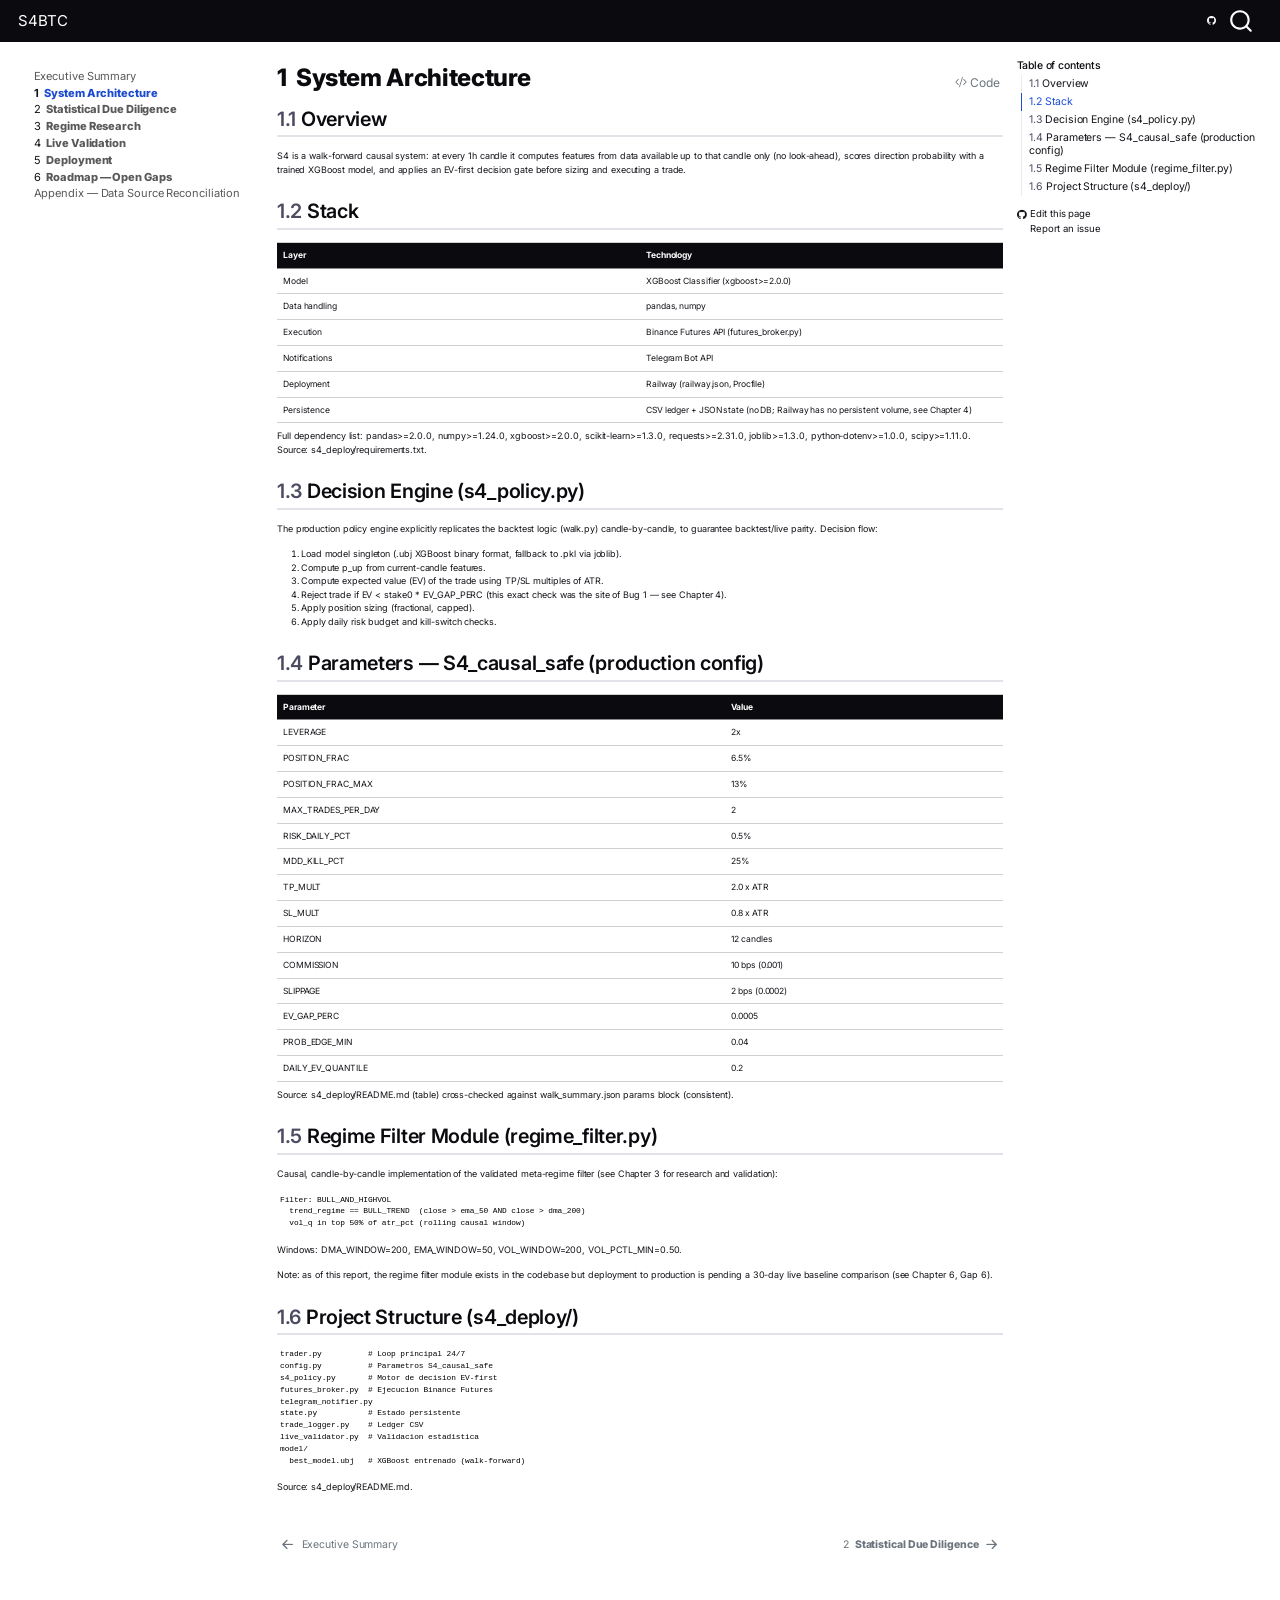
==== 01-architecture.html @ bd2e4137 "deploy: 813be40b8059e3c67253fb970d10be64ef999b12" ====
<!DOCTYPE html>
<html xmlns="http://www.w3.org/1999/xhtml" lang="en" xml:lang="en"><head>

<meta charset="utf-8">
<meta name="generator" content="quarto-1.6.39">

<meta name="viewport" content="width=device-width, initial-scale=1.0, user-scalable=yes">


<title>1&nbsp; System Architecture – S4BTC</title>
<style>
code{white-space: pre-wrap;}
span.smallcaps{font-variant: small-caps;}
div.columns{display: flex; gap: min(4vw, 1.5em);}
div.column{flex: auto; overflow-x: auto;}
div.hanging-indent{margin-left: 1.5em; text-indent: -1.5em;}
ul.task-list{list-style: none;}
ul.task-list li input[type="checkbox"] {
  width: 0.8em;
  margin: 0 0.8em 0.2em -1em; /* quarto-specific, see https://github.com/quarto-dev/quarto-cli/issues/4556 */ 
  vertical-align: middle;
}
/* CSS for syntax highlighting */
pre > code.sourceCode { white-space: pre; position: relative; }
pre > code.sourceCode > span { line-height: 1.25; }
pre > code.sourceCode > span:empty { height: 1.2em; }
.sourceCode { overflow: visible; }
code.sourceCode > span { color: inherit; text-decoration: inherit; }
div.sourceCode { margin: 1em 0; }
pre.sourceCode { margin: 0; }
@media screen {
div.sourceCode { overflow: auto; }
}
@media print {
pre > code.sourceCode { white-space: pre-wrap; }
pre > code.sourceCode > span { display: inline-block; text-indent: -5em; padding-left: 5em; }
}
pre.numberSource code
  { counter-reset: source-line 0; }
pre.numberSource code > span
  { position: relative; left: -4em; counter-increment: source-line; }
pre.numberSource code > span > a:first-child::before
  { content: counter(source-line);
    position: relative; left: -1em; text-align: right; vertical-align: baseline;
    border: none; display: inline-block;
    -webkit-touch-callout: none; -webkit-user-select: none;
    -khtml-user-select: none; -moz-user-select: none;
    -ms-user-select: none; user-select: none;
    padding: 0 4px; width: 4em;
  }
pre.numberSource { margin-left: 3em;  padding-left: 4px; }
div.sourceCode
  {   }
@media screen {
pre > code.sourceCode > span > a:first-child::before { text-decoration: underline; }
}
</style>


<script src="site_libs/quarto-nav/quarto-nav.js"></script>
<script src="site_libs/quarto-nav/headroom.min.js"></script>
<script src="site_libs/clipboard/clipboard.min.js"></script>
<script src="site_libs/quarto-search/autocomplete.umd.js"></script>
<script src="site_libs/quarto-search/fuse.min.js"></script>
<script src="site_libs/quarto-search/quarto-search.js"></script>
<meta name="quarto:offset" content="./">
<link href="./02-statistical-due-diligence.html" rel="next">
<link href="./index.html" rel="prev">
<script src="site_libs/quarto-html/quarto.js"></script>
<script src="site_libs/quarto-html/popper.min.js"></script>
<script src="site_libs/quarto-html/tippy.umd.min.js"></script>
<script src="site_libs/quarto-html/anchor.min.js"></script>
<link href="site_libs/quarto-html/tippy.css" rel="stylesheet">
<link href="site_libs/quarto-html/quarto-syntax-highlighting-0626ff4d7a71b55c8707dcae1d04a9b6.css" rel="stylesheet" id="quarto-text-highlighting-styles">
<script src="site_libs/bootstrap/bootstrap.min.js"></script>
<link href="site_libs/bootstrap/bootstrap-icons.css" rel="stylesheet">
<link href="site_libs/bootstrap/bootstrap-b8535ecb6695c2eb53c15cca3b29ff1f.min.css" rel="stylesheet" append-hash="true" id="quarto-bootstrap" data-mode="light">
<script id="quarto-search-options" type="application/json">{
  "location": "navbar",
  "copy-button": false,
  "collapse-after": 3,
  "panel-placement": "end",
  "type": "overlay",
  "limit": 50,
  "keyboard-shortcut": [
    "f",
    "/",
    "s"
  ],
  "show-item-context": false,
  "language": {
    "search-no-results-text": "No results",
    "search-matching-documents-text": "matching documents",
    "search-copy-link-title": "Copy link to search",
    "search-hide-matches-text": "Hide additional matches",
    "search-more-match-text": "more match in this document",
    "search-more-matches-text": "more matches in this document",
    "search-clear-button-title": "Clear",
    "search-text-placeholder": "",
    "search-detached-cancel-button-title": "Cancel",
    "search-submit-button-title": "Submit",
    "search-label": "Search"
  }
}</script>
<style>html{ scroll-behavior: smooth; }</style>


</head>

<body class="nav-sidebar floating nav-fixed">

<div id="quarto-search-results"></div>
  <header id="quarto-header" class="headroom fixed-top">
    <nav class="navbar navbar-expand-lg " data-bs-theme="dark">
      <div class="navbar-container container-fluid">
      <div class="navbar-brand-container mx-auto">
    <a class="navbar-brand" href="./index.html">
    <span class="navbar-title">S4BTC</span>
    </a>
  </div>
        <div class="quarto-navbar-tools tools-end">
    <a href="https://github.com/erictvillarreal/RoboTrader812" title="Source Code" class="quarto-navigation-tool px-1" aria-label="Source Code"><i class="bi bi-github"></i></a>
</div>
          <div id="quarto-search" class="" title="Search"></div>
      </div> <!-- /container-fluid -->
    </nav>
  <nav class="quarto-secondary-nav">
    <div class="container-fluid d-flex">
      <button type="button" class="quarto-btn-toggle btn" data-bs-toggle="collapse" role="button" data-bs-target=".quarto-sidebar-collapse-item" aria-controls="quarto-sidebar" aria-expanded="false" aria-label="Toggle sidebar navigation" onclick="if (window.quartoToggleHeadroom) { window.quartoToggleHeadroom(); }">
        <i class="bi bi-layout-text-sidebar-reverse"></i>
      </button>
        <nav class="quarto-page-breadcrumbs" aria-label="breadcrumb"><ol class="breadcrumb"><li class="breadcrumb-item"><a href="./01-architecture.html"><span class="chapter-number">1</span>&nbsp; <span class="chapter-title">System Architecture</span></a></li></ol></nav>
        <a class="flex-grow-1" role="navigation" data-bs-toggle="collapse" data-bs-target=".quarto-sidebar-collapse-item" aria-controls="quarto-sidebar" aria-expanded="false" aria-label="Toggle sidebar navigation" onclick="if (window.quartoToggleHeadroom) { window.quartoToggleHeadroom(); }">      
        </a>
    </div>
  </nav>
</header>
<!-- content -->
<div id="quarto-content" class="quarto-container page-columns page-rows-contents page-layout-article page-navbar">
<!-- sidebar -->
  <nav id="quarto-sidebar" class="sidebar collapse collapse-horizontal quarto-sidebar-collapse-item sidebar-navigation floating overflow-auto">
    <div class="sidebar-menu-container"> 
    <ul class="list-unstyled mt-1">
        <li class="sidebar-item">
  <div class="sidebar-item-container"> 
  <a href="./index.html" class="sidebar-item-text sidebar-link">
 <span class="menu-text">Executive Summary</span></a>
  </div>
</li>
        <li class="sidebar-item">
  <div class="sidebar-item-container"> 
  <a href="./01-architecture.html" class="sidebar-item-text sidebar-link active">
 <span class="menu-text"><span class="chapter-number">1</span>&nbsp; <span class="chapter-title">System Architecture</span></span></a>
  </div>
</li>
        <li class="sidebar-item">
  <div class="sidebar-item-container"> 
  <a href="./02-statistical-due-diligence.html" class="sidebar-item-text sidebar-link">
 <span class="menu-text"><span class="chapter-number">2</span>&nbsp; <span class="chapter-title">Statistical Due Diligence</span></span></a>
  </div>
</li>
        <li class="sidebar-item">
  <div class="sidebar-item-container"> 
  <a href="./03-regime-research.html" class="sidebar-item-text sidebar-link">
 <span class="menu-text"><span class="chapter-number">3</span>&nbsp; <span class="chapter-title">Regime Research</span></span></a>
  </div>
</li>
        <li class="sidebar-item">
  <div class="sidebar-item-container"> 
  <a href="./04-live-validation.html" class="sidebar-item-text sidebar-link">
 <span class="menu-text"><span class="chapter-number">4</span>&nbsp; <span class="chapter-title">Live Validation</span></span></a>
  </div>
</li>
        <li class="sidebar-item">
  <div class="sidebar-item-container"> 
  <a href="./05-deployment.html" class="sidebar-item-text sidebar-link">
 <span class="menu-text"><span class="chapter-number">5</span>&nbsp; <span class="chapter-title">Deployment</span></span></a>
  </div>
</li>
        <li class="sidebar-item">
  <div class="sidebar-item-container"> 
  <a href="./06-roadmap.html" class="sidebar-item-text sidebar-link">
 <span class="menu-text"><span class="chapter-number">6</span>&nbsp; <span class="chapter-title">Roadmap — Open Gaps</span></span></a>
  </div>
</li>
        <li class="sidebar-item">
  <div class="sidebar-item-container"> 
  <a href="./99-appendix-data-sources.html" class="sidebar-item-text sidebar-link">
 <span class="menu-text">Appendix — Data Source Reconciliation</span></a>
  </div>
</li>
    </ul>
    </div>
</nav>
<div id="quarto-sidebar-glass" class="quarto-sidebar-collapse-item" data-bs-toggle="collapse" data-bs-target=".quarto-sidebar-collapse-item"></div>
<!-- margin-sidebar -->
    <div id="quarto-margin-sidebar" class="sidebar margin-sidebar">
        <nav id="TOC" role="doc-toc" class="toc-active">
    <h2 id="toc-title">Table of contents</h2>
   
  <ul>
  <li><a href="#overview" id="toc-overview" class="nav-link active" data-scroll-target="#overview"><span class="header-section-number">1.1</span> Overview</a></li>
  <li><a href="#stack" id="toc-stack" class="nav-link" data-scroll-target="#stack"><span class="header-section-number">1.2</span> Stack</a></li>
  <li><a href="#decision-engine-s4_policy.py" id="toc-decision-engine-s4_policy.py" class="nav-link" data-scroll-target="#decision-engine-s4_policy.py"><span class="header-section-number">1.3</span> Decision Engine (s4_policy.py)</a></li>
  <li><a href="#parameters-s4_causal_safe-production-config" id="toc-parameters-s4_causal_safe-production-config" class="nav-link" data-scroll-target="#parameters-s4_causal_safe-production-config"><span class="header-section-number">1.4</span> Parameters — S4_causal_safe (production config)</a></li>
  <li><a href="#regime-filter-module-regime_filter.py" id="toc-regime-filter-module-regime_filter.py" class="nav-link" data-scroll-target="#regime-filter-module-regime_filter.py"><span class="header-section-number">1.5</span> Regime Filter Module (regime_filter.py)</a></li>
  <li><a href="#project-structure-s4_deploy" id="toc-project-structure-s4_deploy" class="nav-link" data-scroll-target="#project-structure-s4_deploy"><span class="header-section-number">1.6</span> Project Structure (s4_deploy/)</a></li>
  </ul>
<div class="toc-actions"><ul><li><a href="https://github.com/erictvillarreal/RoboTrader812/edit/main/01-architecture.qmd" class="toc-action"><i class="bi bi-github"></i>Edit this page</a></li><li><a href="https://github.com/erictvillarreal/RoboTrader812/issues/new" class="toc-action"><i class="bi empty"></i>Report an issue</a></li></ul></div></nav>
    </div>
<!-- main -->
<main class="content" id="quarto-document-content">

<header id="title-block-header" class="quarto-title-block default">
<div class="quarto-title">
<div class="quarto-title-block"><div><h1 class="title"><span class="chapter-number">1</span>&nbsp; <span class="chapter-title">System Architecture</span></h1><button type="button" class="btn code-tools-button" id="quarto-code-tools-source"><i class="bi"></i> Code</button></div></div>
</div>



<div class="quarto-title-meta">

    
  
    
  </div>
  


</header>


<section id="overview" class="level2" data-number="1.1">
<h2 data-number="1.1" class="anchored" data-anchor-id="overview"><span class="header-section-number">1.1</span> Overview</h2>
<p>S4 is a walk-forward causal system: at every 1h candle it computes features from data available up to that candle only (no look-ahead), scores direction probability with a trained XGBoost model, and applies an EV-first decision gate before sizing and executing a trade.</p>
</section>
<section id="stack" class="level2" data-number="1.2">
<h2 data-number="1.2" class="anchored" data-anchor-id="stack"><span class="header-section-number">1.2</span> Stack</h2>
<table class="caption-top table">
<colgroup>
<col style="width: 50%">
<col style="width: 50%">
</colgroup>
<thead>
<tr class="header">
<th>Layer</th>
<th>Technology</th>
</tr>
</thead>
<tbody>
<tr class="odd">
<td>Model</td>
<td>XGBoost Classifier (xgboost&gt;=2.0.0)</td>
</tr>
<tr class="even">
<td>Data handling</td>
<td>pandas, numpy</td>
</tr>
<tr class="odd">
<td>Execution</td>
<td>Binance Futures API (futures_broker.py)</td>
</tr>
<tr class="even">
<td>Notifications</td>
<td>Telegram Bot API</td>
</tr>
<tr class="odd">
<td>Deployment</td>
<td>Railway (railway.json, Procfile)</td>
</tr>
<tr class="even">
<td>Persistence</td>
<td>CSV ledger + JSON state (no DB; Railway has no persistent volume, see Chapter 4)</td>
</tr>
</tbody>
</table>
<p>Full dependency list: pandas&gt;=2.0.0, numpy&gt;=1.24.0, xgboost&gt;=2.0.0, scikit-learn&gt;=1.3.0, requests&gt;=2.31.0, joblib&gt;=1.3.0, python-dotenv&gt;=1.0.0, scipy&gt;=1.11.0. Source: s4_deploy/requirements.txt.</p>
</section>
<section id="decision-engine-s4_policy.py" class="level2" data-number="1.3">
<h2 data-number="1.3" class="anchored" data-anchor-id="decision-engine-s4_policy.py"><span class="header-section-number">1.3</span> Decision Engine (s4_policy.py)</h2>
<p>The production policy engine explicitly replicates the backtest logic (walk.py) candle-by-candle, to guarantee backtest/live parity. Decision flow:</p>
<ol type="1">
<li>Load model singleton (.ubj XGBoost binary format, fallback to .pkl via joblib).</li>
<li>Compute p_up from current-candle features.</li>
<li>Compute expected value (EV) of the trade using TP/SL multiples of ATR.</li>
<li>Reject trade if EV &lt; stake0 * EV_GAP_PERC (this exact check was the site of Bug 1 — see Chapter 4).</li>
<li>Apply position sizing (fractional, capped).</li>
<li>Apply daily risk budget and kill-switch checks.</li>
</ol>
</section>
<section id="parameters-s4_causal_safe-production-config" class="level2" data-number="1.4">
<h2 data-number="1.4" class="anchored" data-anchor-id="parameters-s4_causal_safe-production-config"><span class="header-section-number">1.4</span> Parameters — S4_causal_safe (production config)</h2>
<table class="caption-top table">
<thead>
<tr class="header">
<th>Parameter</th>
<th>Value</th>
</tr>
</thead>
<tbody>
<tr class="odd">
<td>LEVERAGE</td>
<td>2x</td>
</tr>
<tr class="even">
<td>POSITION_FRAC</td>
<td>6.5%</td>
</tr>
<tr class="odd">
<td>POSITION_FRAC_MAX</td>
<td>13%</td>
</tr>
<tr class="even">
<td>MAX_TRADES_PER_DAY</td>
<td>2</td>
</tr>
<tr class="odd">
<td>RISK_DAILY_PCT</td>
<td>0.5%</td>
</tr>
<tr class="even">
<td>MDD_KILL_PCT</td>
<td>25%</td>
</tr>
<tr class="odd">
<td>TP_MULT</td>
<td>2.0 x ATR</td>
</tr>
<tr class="even">
<td>SL_MULT</td>
<td>0.8 x ATR</td>
</tr>
<tr class="odd">
<td>HORIZON</td>
<td>12 candles</td>
</tr>
<tr class="even">
<td>COMMISSION</td>
<td>10 bps (0.001)</td>
</tr>
<tr class="odd">
<td>SLIPPAGE</td>
<td>2 bps (0.0002)</td>
</tr>
<tr class="even">
<td>EV_GAP_PERC</td>
<td>0.0005</td>
</tr>
<tr class="odd">
<td>PROB_EDGE_MIN</td>
<td>0.04</td>
</tr>
<tr class="even">
<td>DAILY_EV_QUANTILE</td>
<td>0.2</td>
</tr>
</tbody>
</table>
<p>Source: s4_deploy/README.md (table) cross-checked against walk_summary.json params block (consistent).</p>
</section>
<section id="regime-filter-module-regime_filter.py" class="level2" data-number="1.5">
<h2 data-number="1.5" class="anchored" data-anchor-id="regime-filter-module-regime_filter.py"><span class="header-section-number">1.5</span> Regime Filter Module (regime_filter.py)</h2>
<p>Causal, candle-by-candle implementation of the validated meta-regime filter (see Chapter 3 for research and validation):</p>
<pre><code>Filter: BULL_AND_HIGHVOL
  trend_regime == BULL_TREND  (close &gt; ema_50 AND close &gt; dma_200)
  vol_q in top 50% of atr_pct (rolling causal window)</code></pre>
<p>Windows: DMA_WINDOW=200, EMA_WINDOW=50, VOL_WINDOW=200, VOL_PCTL_MIN=0.50.</p>
<p>Note: as of this report, the regime filter module exists in the codebase but deployment to production is pending a 30-day live baseline comparison (see Chapter 6, Gap 6).</p>
</section>
<section id="project-structure-s4_deploy" class="level2" data-number="1.6">
<h2 data-number="1.6" class="anchored" data-anchor-id="project-structure-s4_deploy"><span class="header-section-number">1.6</span> Project Structure (s4_deploy/)</h2>
<pre><code>trader.py          # Loop principal 24/7
config.py          # Parametros S4_causal_safe
s4_policy.py       # Motor de decision EV-first
futures_broker.py  # Ejecucion Binance Futures
telegram_notifier.py
state.py           # Estado persistente
trade_logger.py    # Ledger CSV
live_validator.py  # Validacion estadistica
model/
  best_model.ubj   # XGBoost entrenado (walk-forward)</code></pre>
<p>Source: s4_deploy/README.md.</p>


<!-- -->

</section>

</main> <!-- /main -->
<script id="quarto-html-after-body" type="application/javascript">
window.document.addEventListener("DOMContentLoaded", function (event) {
  const toggleBodyColorMode = (bsSheetEl) => {
    const mode = bsSheetEl.getAttribute("data-mode");
    const bodyEl = window.document.querySelector("body");
    if (mode === "dark") {
      bodyEl.classList.add("quarto-dark");
      bodyEl.classList.remove("quarto-light");
    } else {
      bodyEl.classList.add("quarto-light");
      bodyEl.classList.remove("quarto-dark");
    }
  }
  const toggleBodyColorPrimary = () => {
    const bsSheetEl = window.document.querySelector("link#quarto-bootstrap");
    if (bsSheetEl) {
      toggleBodyColorMode(bsSheetEl);
    }
  }
  toggleBodyColorPrimary();  
  const icon = "";
  const anchorJS = new window.AnchorJS();
  anchorJS.options = {
    placement: 'right',
    icon: icon
  };
  anchorJS.add('.anchored');
  const isCodeAnnotation = (el) => {
    for (const clz of el.classList) {
      if (clz.startsWith('code-annotation-')) {                     
        return true;
      }
    }
    return false;
  }
  const onCopySuccess = function(e) {
    // button target
    const button = e.trigger;
    // don't keep focus
    button.blur();
    // flash "checked"
    button.classList.add('code-copy-button-checked');
    var currentTitle = button.getAttribute("title");
    button.setAttribute("title", "Copied!");
    let tooltip;
    if (window.bootstrap) {
      button.setAttribute("data-bs-toggle", "tooltip");
      button.setAttribute("data-bs-placement", "left");
      button.setAttribute("data-bs-title", "Copied!");
      tooltip = new bootstrap.Tooltip(button, 
        { trigger: "manual", 
          customClass: "code-copy-button-tooltip",
          offset: [0, -8]});
      tooltip.show();    
    }
    setTimeout(function() {
      if (tooltip) {
        tooltip.hide();
        button.removeAttribute("data-bs-title");
        button.removeAttribute("data-bs-toggle");
        button.removeAttribute("data-bs-placement");
      }
      button.setAttribute("title", currentTitle);
      button.classList.remove('code-copy-button-checked');
    }, 1000);
    // clear code selection
    e.clearSelection();
  }
  const getTextToCopy = function(trigger) {
      const codeEl = trigger.previousElementSibling.cloneNode(true);
      for (const childEl of codeEl.children) {
        if (isCodeAnnotation(childEl)) {
          childEl.remove();
        }
      }
      return codeEl.innerText;
  }
  const clipboard = new window.ClipboardJS('.code-copy-button:not([data-in-quarto-modal])', {
    text: getTextToCopy
  });
  clipboard.on('success', onCopySuccess);
  if (window.document.getElementById('quarto-embedded-source-code-modal')) {
    const clipboardModal = new window.ClipboardJS('.code-copy-button[data-in-quarto-modal]', {
      text: getTextToCopy,
      container: window.document.getElementById('quarto-embedded-source-code-modal')
    });
    clipboardModal.on('success', onCopySuccess);
  }
  const viewSource = window.document.getElementById('quarto-view-source') ||
                     window.document.getElementById('quarto-code-tools-source');
  if (viewSource) {
    const sourceUrl = viewSource.getAttribute("data-quarto-source-url");
    viewSource.addEventListener("click", function(e) {
      if (sourceUrl) {
        // rstudio viewer pane
        if (/\bcapabilities=\b/.test(window.location)) {
          window.open(sourceUrl);
        } else {
          window.location.href = sourceUrl;
        }
      } else {
        const modal = new bootstrap.Modal(document.getElementById('quarto-embedded-source-code-modal'));
        modal.show();
      }
      return false;
    });
  }
  function toggleCodeHandler(show) {
    return function(e) {
      const detailsSrc = window.document.querySelectorAll(".cell > details > .sourceCode");
      for (let i=0; i<detailsSrc.length; i++) {
        const details = detailsSrc[i].parentElement;
        if (show) {
          details.open = true;
        } else {
          details.removeAttribute("open");
        }
      }
      const cellCodeDivs = window.document.querySelectorAll(".cell > .sourceCode");
      const fromCls = show ? "hidden" : "unhidden";
      const toCls = show ? "unhidden" : "hidden";
      for (let i=0; i<cellCodeDivs.length; i++) {
        const codeDiv = cellCodeDivs[i];
        if (codeDiv.classList.contains(fromCls)) {
          codeDiv.classList.remove(fromCls);
          codeDiv.classList.add(toCls);
        } 
      }
      return false;
    }
  }
  const hideAllCode = window.document.getElementById("quarto-hide-all-code");
  if (hideAllCode) {
    hideAllCode.addEventListener("click", toggleCodeHandler(false));
  }
  const showAllCode = window.document.getElementById("quarto-show-all-code");
  if (showAllCode) {
    showAllCode.addEventListener("click", toggleCodeHandler(true));
  }
    var localhostRegex = new RegExp(/^(?:http|https):\/\/localhost\:?[0-9]*\//);
    var mailtoRegex = new RegExp(/^mailto:/);
      var filterRegex = new RegExp('/' + window.location.host + '/');
    var isInternal = (href) => {
        return filterRegex.test(href) || localhostRegex.test(href) || mailtoRegex.test(href);
    }
    // Inspect non-navigation links and adorn them if external
 	var links = window.document.querySelectorAll('a[href]:not(.nav-link):not(.navbar-brand):not(.toc-action):not(.sidebar-link):not(.sidebar-item-toggle):not(.pagination-link):not(.no-external):not([aria-hidden]):not(.dropdown-item):not(.quarto-navigation-tool):not(.about-link)');
    for (var i=0; i<links.length; i++) {
      const link = links[i];
      if (!isInternal(link.href)) {
        // undo the damage that might have been done by quarto-nav.js in the case of
        // links that we want to consider external
        if (link.dataset.originalHref !== undefined) {
          link.href = link.dataset.originalHref;
        }
      }
    }
  function tippyHover(el, contentFn, onTriggerFn, onUntriggerFn) {
    const config = {
      allowHTML: true,
      maxWidth: 500,
      delay: 100,
      arrow: false,
      appendTo: function(el) {
          return el.parentElement;
      },
      interactive: true,
      interactiveBorder: 10,
      theme: 'quarto',
      placement: 'bottom-start',
    };
    if (contentFn) {
      config.content = contentFn;
    }
    if (onTriggerFn) {
      config.onTrigger = onTriggerFn;
    }
    if (onUntriggerFn) {
      config.onUntrigger = onUntriggerFn;
    }
    window.tippy(el, config); 
  }
  const noterefs = window.document.querySelectorAll('a[role="doc-noteref"]');
  for (var i=0; i<noterefs.length; i++) {
    const ref = noterefs[i];
    tippyHover(ref, function() {
      // use id or data attribute instead here
      let href = ref.getAttribute('data-footnote-href') || ref.getAttribute('href');
      try { href = new URL(href).hash; } catch {}
      const id = href.replace(/^#\/?/, "");
      const note = window.document.getElementById(id);
      if (note) {
        return note.innerHTML;
      } else {
        return "";
      }
    });
  }
  const xrefs = window.document.querySelectorAll('a.quarto-xref');
  const processXRef = (id, note) => {
    // Strip column container classes
    const stripColumnClz = (el) => {
      el.classList.remove("page-full", "page-columns");
      if (el.children) {
        for (const child of el.children) {
          stripColumnClz(child);
        }
      }
    }
    stripColumnClz(note)
    if (id === null || id.startsWith('sec-')) {
      // Special case sections, only their first couple elements
      const container = document.createElement("div");
      if (note.children && note.children.length > 2) {
        container.appendChild(note.children[0].cloneNode(true));
        for (let i = 1; i < note.children.length; i++) {
          const child = note.children[i];
          if (child.tagName === "P" && child.innerText === "") {
            continue;
          } else {
            container.appendChild(child.cloneNode(true));
            break;
          }
        }
        if (window.Quarto?.typesetMath) {
          window.Quarto.typesetMath(container);
        }
        return container.innerHTML
      } else {
        if (window.Quarto?.typesetMath) {
          window.Quarto.typesetMath(note);
        }
        return note.innerHTML;
      }
    } else {
      // Remove any anchor links if they are present
      const anchorLink = note.querySelector('a.anchorjs-link');
      if (anchorLink) {
        anchorLink.remove();
      }
      if (window.Quarto?.typesetMath) {
        window.Quarto.typesetMath(note);
      }
      if (note.classList.contains("callout")) {
        return note.outerHTML;
      } else {
        return note.innerHTML;
      }
    }
  }
  for (var i=0; i<xrefs.length; i++) {
    const xref = xrefs[i];
    tippyHover(xref, undefined, function(instance) {
      instance.disable();
      let url = xref.getAttribute('href');
      let hash = undefined; 
      if (url.startsWith('#')) {
        hash = url;
      } else {
        try { hash = new URL(url).hash; } catch {}
      }
      if (hash) {
        const id = hash.replace(/^#\/?/, "");
        const note = window.document.getElementById(id);
        if (note !== null) {
          try {
            const html = processXRef(id, note.cloneNode(true));
            instance.setContent(html);
          } finally {
            instance.enable();
            instance.show();
          }
        } else {
          // See if we can fetch this
          fetch(url.split('#')[0])
          .then(res => res.text())
          .then(html => {
            const parser = new DOMParser();
            const htmlDoc = parser.parseFromString(html, "text/html");
            const note = htmlDoc.getElementById(id);
            if (note !== null) {
              const html = processXRef(id, note);
              instance.setContent(html);
            } 
          }).finally(() => {
            instance.enable();
            instance.show();
          });
        }
      } else {
        // See if we can fetch a full url (with no hash to target)
        // This is a special case and we should probably do some content thinning / targeting
        fetch(url)
        .then(res => res.text())
        .then(html => {
          const parser = new DOMParser();
          const htmlDoc = parser.parseFromString(html, "text/html");
          const note = htmlDoc.querySelector('main.content');
          if (note !== null) {
            // This should only happen for chapter cross references
            // (since there is no id in the URL)
            // remove the first header
            if (note.children.length > 0 && note.children[0].tagName === "HEADER") {
              note.children[0].remove();
            }
            const html = processXRef(null, note);
            instance.setContent(html);
          } 
        }).finally(() => {
          instance.enable();
          instance.show();
        });
      }
    }, function(instance) {
    });
  }
      let selectedAnnoteEl;
      const selectorForAnnotation = ( cell, annotation) => {
        let cellAttr = 'data-code-cell="' + cell + '"';
        let lineAttr = 'data-code-annotation="' +  annotation + '"';
        const selector = 'span[' + cellAttr + '][' + lineAttr + ']';
        return selector;
      }
      const selectCodeLines = (annoteEl) => {
        const doc = window.document;
        const targetCell = annoteEl.getAttribute("data-target-cell");
        const targetAnnotation = annoteEl.getAttribute("data-target-annotation");
        const annoteSpan = window.document.querySelector(selectorForAnnotation(targetCell, targetAnnotation));
        const lines = annoteSpan.getAttribute("data-code-lines").split(",");
        const lineIds = lines.map((line) => {
          return targetCell + "-" + line;
        })
        let top = null;
        let height = null;
        let parent = null;
        if (lineIds.length > 0) {
            //compute the position of the single el (top and bottom and make a div)
            const el = window.document.getElementById(lineIds[0]);
            top = el.offsetTop;
            height = el.offsetHeight;
            parent = el.parentElement.parentElement;
          if (lineIds.length > 1) {
            const lastEl = window.document.getElementById(lineIds[lineIds.length - 1]);
            const bottom = lastEl.offsetTop + lastEl.offsetHeight;
            height = bottom - top;
          }
          if (top !== null && height !== null && parent !== null) {
            // cook up a div (if necessary) and position it 
            let div = window.document.getElementById("code-annotation-line-highlight");
            if (div === null) {
              div = window.document.createElement("div");
              div.setAttribute("id", "code-annotation-line-highlight");
              div.style.position = 'absolute';
              parent.appendChild(div);
            }
            div.style.top = top - 2 + "px";
            div.style.height = height + 4 + "px";
            div.style.left = 0;
            let gutterDiv = window.document.getElementById("code-annotation-line-highlight-gutter");
            if (gutterDiv === null) {
              gutterDiv = window.document.createElement("div");
              gutterDiv.setAttribute("id", "code-annotation-line-highlight-gutter");
              gutterDiv.style.position = 'absolute';
              const codeCell = window.document.getElementById(targetCell);
              const gutter = codeCell.querySelector('.code-annotation-gutter');
              gutter.appendChild(gutterDiv);
            }
            gutterDiv.style.top = top - 2 + "px";
            gutterDiv.style.height = height + 4 + "px";
          }
          selectedAnnoteEl = annoteEl;
        }
      };
      const unselectCodeLines = () => {
        const elementsIds = ["code-annotation-line-highlight", "code-annotation-line-highlight-gutter"];
        elementsIds.forEach((elId) => {
          const div = window.document.getElementById(elId);
          if (div) {
            div.remove();
          }
        });
        selectedAnnoteEl = undefined;
      };
        // Handle positioning of the toggle
    window.addEventListener(
      "resize",
      throttle(() => {
        elRect = undefined;
        if (selectedAnnoteEl) {
          selectCodeLines(selectedAnnoteEl);
        }
      }, 10)
    );
    function throttle(fn, ms) {
    let throttle = false;
    let timer;
      return (...args) => {
        if(!throttle) { // first call gets through
            fn.apply(this, args);
            throttle = true;
        } else { // all the others get throttled
            if(timer) clearTimeout(timer); // cancel #2
            timer = setTimeout(() => {
              fn.apply(this, args);
              timer = throttle = false;
            }, ms);
        }
      };
    }
      // Attach click handler to the DT
      const annoteDls = window.document.querySelectorAll('dt[data-target-cell]');
      for (const annoteDlNode of annoteDls) {
        annoteDlNode.addEventListener('click', (event) => {
          const clickedEl = event.target;
          if (clickedEl !== selectedAnnoteEl) {
            unselectCodeLines();
            const activeEl = window.document.querySelector('dt[data-target-cell].code-annotation-active');
            if (activeEl) {
              activeEl.classList.remove('code-annotation-active');
            }
            selectCodeLines(clickedEl);
            clickedEl.classList.add('code-annotation-active');
          } else {
            // Unselect the line
            unselectCodeLines();
            clickedEl.classList.remove('code-annotation-active');
          }
        });
      }
  const findCites = (el) => {
    const parentEl = el.parentElement;
    if (parentEl) {
      const cites = parentEl.dataset.cites;
      if (cites) {
        return {
          el,
          cites: cites.split(' ')
        };
      } else {
        return findCites(el.parentElement)
      }
    } else {
      return undefined;
    }
  };
  var bibliorefs = window.document.querySelectorAll('a[role="doc-biblioref"]');
  for (var i=0; i<bibliorefs.length; i++) {
    const ref = bibliorefs[i];
    const citeInfo = findCites(ref);
    if (citeInfo) {
      tippyHover(citeInfo.el, function() {
        var popup = window.document.createElement('div');
        citeInfo.cites.forEach(function(cite) {
          var citeDiv = window.document.createElement('div');
          citeDiv.classList.add('hanging-indent');
          citeDiv.classList.add('csl-entry');
          var biblioDiv = window.document.getElementById('ref-' + cite);
          if (biblioDiv) {
            citeDiv.innerHTML = biblioDiv.innerHTML;
          }
          popup.appendChild(citeDiv);
        });
        return popup.innerHTML;
      });
    }
  }
});
</script>
<nav class="page-navigation">
  <div class="nav-page nav-page-previous">
      <a href="./index.html" class="pagination-link" aria-label="Executive Summary">
        <i class="bi bi-arrow-left-short"></i> <span class="nav-page-text">Executive Summary</span>
      </a>          
  </div>
  <div class="nav-page nav-page-next">
      <a href="./02-statistical-due-diligence.html" class="pagination-link" aria-label="Statistical Due Diligence">
        <span class="nav-page-text"><span class="chapter-number">2</span>&nbsp; <span class="chapter-title">Statistical Due Diligence</span></span> <i class="bi bi-arrow-right-short"></i>
      </a>
  </div>
</nav><div class="modal fade" id="quarto-embedded-source-code-modal" tabindex="-1" aria-labelledby="quarto-embedded-source-code-modal-label" aria-hidden="true"><div class="modal-dialog modal-dialog-scrollable"><div class="modal-content"><div class="modal-header"><h5 class="modal-title" id="quarto-embedded-source-code-modal-label">Source Code</h5><button class="btn-close" data-bs-dismiss="modal"></button></div><div class="modal-body"><div class="">
<div class="sourceCode" id="cb3" data-shortcodes="false"><pre class="sourceCode markdown code-with-copy"><code class="sourceCode markdown"><span id="cb3-1"><a href="#cb3-1" aria-hidden="true" tabindex="-1"></a><span class="fu"># System Architecture</span></span>
<span id="cb3-2"><a href="#cb3-2" aria-hidden="true" tabindex="-1"></a></span>
<span id="cb3-3"><a href="#cb3-3" aria-hidden="true" tabindex="-1"></a><span class="fu">## Overview</span></span>
<span id="cb3-4"><a href="#cb3-4" aria-hidden="true" tabindex="-1"></a></span>
<span id="cb3-5"><a href="#cb3-5" aria-hidden="true" tabindex="-1"></a>S4 is a walk-forward causal system: at every 1h candle it computes features from data available up to that candle only (no look-ahead), scores direction probability with a trained XGBoost model, and applies an EV-first decision gate before sizing and executing a trade.</span>
<span id="cb3-6"><a href="#cb3-6" aria-hidden="true" tabindex="-1"></a></span>
<span id="cb3-7"><a href="#cb3-7" aria-hidden="true" tabindex="-1"></a><span class="fu">## Stack</span></span>
<span id="cb3-8"><a href="#cb3-8" aria-hidden="true" tabindex="-1"></a></span>
<span id="cb3-9"><a href="#cb3-9" aria-hidden="true" tabindex="-1"></a>| Layer | Technology |</span>
<span id="cb3-10"><a href="#cb3-10" aria-hidden="true" tabindex="-1"></a>|---|---|</span>
<span id="cb3-11"><a href="#cb3-11" aria-hidden="true" tabindex="-1"></a>| Model | XGBoost Classifier (xgboost&gt;=2.0.0) |</span>
<span id="cb3-12"><a href="#cb3-12" aria-hidden="true" tabindex="-1"></a>| Data handling | pandas, numpy |</span>
<span id="cb3-13"><a href="#cb3-13" aria-hidden="true" tabindex="-1"></a>| Execution | Binance Futures API (futures_broker.py) |</span>
<span id="cb3-14"><a href="#cb3-14" aria-hidden="true" tabindex="-1"></a>| Notifications | Telegram Bot API |</span>
<span id="cb3-15"><a href="#cb3-15" aria-hidden="true" tabindex="-1"></a>| Deployment | Railway (railway.json, Procfile) |</span>
<span id="cb3-16"><a href="#cb3-16" aria-hidden="true" tabindex="-1"></a>| Persistence | CSV ledger + JSON state (no DB; Railway has no persistent volume, see Chapter 4) |</span>
<span id="cb3-17"><a href="#cb3-17" aria-hidden="true" tabindex="-1"></a></span>
<span id="cb3-18"><a href="#cb3-18" aria-hidden="true" tabindex="-1"></a>Full dependency list: pandas&gt;=2.0.0, numpy&gt;=1.24.0, xgboost&gt;=2.0.0, scikit-learn&gt;=1.3.0, requests&gt;=2.31.0, joblib&gt;=1.3.0, python-dotenv&gt;=1.0.0, scipy&gt;=1.11.0. Source: s4_deploy/requirements.txt.</span>
<span id="cb3-19"><a href="#cb3-19" aria-hidden="true" tabindex="-1"></a></span>
<span id="cb3-20"><a href="#cb3-20" aria-hidden="true" tabindex="-1"></a><span class="fu">## Decision Engine (s4_policy.py)</span></span>
<span id="cb3-21"><a href="#cb3-21" aria-hidden="true" tabindex="-1"></a></span>
<span id="cb3-22"><a href="#cb3-22" aria-hidden="true" tabindex="-1"></a>The production policy engine explicitly replicates the backtest logic (walk.py) candle-by-candle, to guarantee backtest/live parity. Decision flow:</span>
<span id="cb3-23"><a href="#cb3-23" aria-hidden="true" tabindex="-1"></a></span>
<span id="cb3-24"><a href="#cb3-24" aria-hidden="true" tabindex="-1"></a><span class="ss">1. </span>Load model singleton (.ubj XGBoost binary format, fallback to .pkl via joblib).</span>
<span id="cb3-25"><a href="#cb3-25" aria-hidden="true" tabindex="-1"></a><span class="ss">2. </span>Compute p_up from current-candle features.</span>
<span id="cb3-26"><a href="#cb3-26" aria-hidden="true" tabindex="-1"></a><span class="ss">3. </span>Compute expected value (EV) of the trade using TP/SL multiples of ATR.</span>
<span id="cb3-27"><a href="#cb3-27" aria-hidden="true" tabindex="-1"></a><span class="ss">4. </span>Reject trade if EV &lt; stake0 * EV_GAP_PERC (this exact check was the site of Bug 1 — see Chapter 4).</span>
<span id="cb3-28"><a href="#cb3-28" aria-hidden="true" tabindex="-1"></a><span class="ss">5. </span>Apply position sizing (fractional, capped).</span>
<span id="cb3-29"><a href="#cb3-29" aria-hidden="true" tabindex="-1"></a><span class="ss">6. </span>Apply daily risk budget and kill-switch checks.</span>
<span id="cb3-30"><a href="#cb3-30" aria-hidden="true" tabindex="-1"></a></span>
<span id="cb3-31"><a href="#cb3-31" aria-hidden="true" tabindex="-1"></a><span class="fu">## Parameters — S4_causal_safe (production config)</span></span>
<span id="cb3-32"><a href="#cb3-32" aria-hidden="true" tabindex="-1"></a></span>
<span id="cb3-33"><a href="#cb3-33" aria-hidden="true" tabindex="-1"></a>| Parameter | Value |</span>
<span id="cb3-34"><a href="#cb3-34" aria-hidden="true" tabindex="-1"></a>|---|---|</span>
<span id="cb3-35"><a href="#cb3-35" aria-hidden="true" tabindex="-1"></a>| LEVERAGE | 2x |</span>
<span id="cb3-36"><a href="#cb3-36" aria-hidden="true" tabindex="-1"></a>| POSITION_FRAC | 6.5% |</span>
<span id="cb3-37"><a href="#cb3-37" aria-hidden="true" tabindex="-1"></a>| POSITION_FRAC_MAX | 13% |</span>
<span id="cb3-38"><a href="#cb3-38" aria-hidden="true" tabindex="-1"></a>| MAX_TRADES_PER_DAY | 2 |</span>
<span id="cb3-39"><a href="#cb3-39" aria-hidden="true" tabindex="-1"></a>| RISK_DAILY_PCT | 0.5% |</span>
<span id="cb3-40"><a href="#cb3-40" aria-hidden="true" tabindex="-1"></a>| MDD_KILL_PCT | 25% |</span>
<span id="cb3-41"><a href="#cb3-41" aria-hidden="true" tabindex="-1"></a>| TP_MULT | 2.0 x ATR |</span>
<span id="cb3-42"><a href="#cb3-42" aria-hidden="true" tabindex="-1"></a>| SL_MULT | 0.8 x ATR |</span>
<span id="cb3-43"><a href="#cb3-43" aria-hidden="true" tabindex="-1"></a>| HORIZON | 12 candles |</span>
<span id="cb3-44"><a href="#cb3-44" aria-hidden="true" tabindex="-1"></a>| COMMISSION | 10 bps (0.001) |</span>
<span id="cb3-45"><a href="#cb3-45" aria-hidden="true" tabindex="-1"></a>| SLIPPAGE | 2 bps (0.0002) |</span>
<span id="cb3-46"><a href="#cb3-46" aria-hidden="true" tabindex="-1"></a>| EV_GAP_PERC | 0.0005 |</span>
<span id="cb3-47"><a href="#cb3-47" aria-hidden="true" tabindex="-1"></a>| PROB_EDGE_MIN | 0.04 |</span>
<span id="cb3-48"><a href="#cb3-48" aria-hidden="true" tabindex="-1"></a>| DAILY_EV_QUANTILE | 0.2 |</span>
<span id="cb3-49"><a href="#cb3-49" aria-hidden="true" tabindex="-1"></a></span>
<span id="cb3-50"><a href="#cb3-50" aria-hidden="true" tabindex="-1"></a>Source: s4_deploy/README.md (table) cross-checked against walk_summary.json params block (consistent).</span>
<span id="cb3-51"><a href="#cb3-51" aria-hidden="true" tabindex="-1"></a></span>
<span id="cb3-52"><a href="#cb3-52" aria-hidden="true" tabindex="-1"></a><span class="fu">## Regime Filter Module (regime_filter.py)</span></span>
<span id="cb3-53"><a href="#cb3-53" aria-hidden="true" tabindex="-1"></a></span>
<span id="cb3-54"><a href="#cb3-54" aria-hidden="true" tabindex="-1"></a>Causal, candle-by-candle implementation of the validated meta-regime filter (see Chapter 3 for research and validation):</span>
<span id="cb3-55"><a href="#cb3-55" aria-hidden="true" tabindex="-1"></a></span>
<span id="cb3-56"><a href="#cb3-56" aria-hidden="true" tabindex="-1"></a><span class="in">~~~</span></span>
<span id="cb3-57"><a href="#cb3-57" aria-hidden="true" tabindex="-1"></a><span class="in">Filter: BULL_AND_HIGHVOL</span></span>
<span id="cb3-58"><a href="#cb3-58" aria-hidden="true" tabindex="-1"></a><span class="in">  trend_regime == BULL_TREND  (close &gt; ema_50 AND close &gt; dma_200)</span></span>
<span id="cb3-59"><a href="#cb3-59" aria-hidden="true" tabindex="-1"></a><span class="in">  vol_q in top 50% of atr_pct (rolling causal window)</span></span>
<span id="cb3-60"><a href="#cb3-60" aria-hidden="true" tabindex="-1"></a><span class="in">~~~</span></span>
<span id="cb3-61"><a href="#cb3-61" aria-hidden="true" tabindex="-1"></a></span>
<span id="cb3-62"><a href="#cb3-62" aria-hidden="true" tabindex="-1"></a>Windows: DMA_WINDOW=200, EMA_WINDOW=50, VOL_WINDOW=200, VOL_PCTL_MIN=0.50.</span>
<span id="cb3-63"><a href="#cb3-63" aria-hidden="true" tabindex="-1"></a></span>
<span id="cb3-64"><a href="#cb3-64" aria-hidden="true" tabindex="-1"></a>Note: as of this report, the regime filter module exists in the codebase but deployment to production is pending a 30-day live baseline comparison (see Chapter 6, Gap 6).</span>
<span id="cb3-65"><a href="#cb3-65" aria-hidden="true" tabindex="-1"></a></span>
<span id="cb3-66"><a href="#cb3-66" aria-hidden="true" tabindex="-1"></a><span class="fu">## Project Structure (s4_deploy/)</span></span>
<span id="cb3-67"><a href="#cb3-67" aria-hidden="true" tabindex="-1"></a></span>
<span id="cb3-68"><a href="#cb3-68" aria-hidden="true" tabindex="-1"></a><span class="in">~~~</span></span>
<span id="cb3-69"><a href="#cb3-69" aria-hidden="true" tabindex="-1"></a><span class="in">trader.py          # Loop principal 24/7</span></span>
<span id="cb3-70"><a href="#cb3-70" aria-hidden="true" tabindex="-1"></a><span class="in">config.py          # Parametros S4_causal_safe</span></span>
<span id="cb3-71"><a href="#cb3-71" aria-hidden="true" tabindex="-1"></a><span class="in">s4_policy.py       # Motor de decision EV-first</span></span>
<span id="cb3-72"><a href="#cb3-72" aria-hidden="true" tabindex="-1"></a><span class="in">futures_broker.py  # Ejecucion Binance Futures</span></span>
<span id="cb3-73"><a href="#cb3-73" aria-hidden="true" tabindex="-1"></a><span class="in">telegram_notifier.py</span></span>
<span id="cb3-74"><a href="#cb3-74" aria-hidden="true" tabindex="-1"></a><span class="in">state.py           # Estado persistente</span></span>
<span id="cb3-75"><a href="#cb3-75" aria-hidden="true" tabindex="-1"></a><span class="in">trade_logger.py    # Ledger CSV</span></span>
<span id="cb3-76"><a href="#cb3-76" aria-hidden="true" tabindex="-1"></a><span class="in">live_validator.py  # Validacion estadistica</span></span>
<span id="cb3-77"><a href="#cb3-77" aria-hidden="true" tabindex="-1"></a><span class="in">model/</span></span>
<span id="cb3-78"><a href="#cb3-78" aria-hidden="true" tabindex="-1"></a><span class="in">  best_model.ubj   # XGBoost entrenado (walk-forward)</span></span>
<span id="cb3-79"><a href="#cb3-79" aria-hidden="true" tabindex="-1"></a><span class="in">~~~</span></span>
<span id="cb3-80"><a href="#cb3-80" aria-hidden="true" tabindex="-1"></a></span>
<span id="cb3-81"><a href="#cb3-81" aria-hidden="true" tabindex="-1"></a>Source: s4_deploy/README.md.</span></code><button title="Copy to Clipboard" class="code-copy-button" data-in-quarto-modal=""><i class="bi"></i></button></pre></div>
</div></div></div></div></div>
</div> <!-- /content -->




<footer class="footer"><div class="nav-footer"><div class="nav-footer-center"><div class="toc-actions d-sm-block d-md-none"><ul><li><a href="https://github.com/erictvillarreal/RoboTrader812/edit/main/01-architecture.qmd" class="toc-action"><i class="bi bi-github"></i>Edit this page</a></li><li><a href="https://github.com/erictvillarreal/RoboTrader812/issues/new" class="toc-action"><i class="bi empty"></i>Report an issue</a></li></ul></div></div></div></footer><script src="site_libs/quarto-html/zenscroll-min.js"></script>
</body></html>
---- site_libs/quarto-html/tippy.css ----
.tippy-box[data-animation=fade][data-state=hidden]{opacity:0}[data-tippy-root]{max-width:calc(100vw - 10px)}.tippy-box{position:relative;background-color:#333;color:#fff;border-radius:4px;font-size:14px;line-height:1.4;white-space:normal;outline:0;transition-property:transform,visibility,opacity}.tippy-box[data-placement^=top]>.tippy-arrow{bottom:0}.tippy-box[data-placement^=top]>.tippy-arrow:before{bottom:-7px;left:0;border-width:8px 8px 0;border-top-color:initial;transform-origin:center top}.tippy-box[data-placement^=bottom]>.tippy-arrow{top:0}.tippy-box[data-placement^=bottom]>.tippy-arrow:before{top:-7px;left:0;border-width:0 8px 8px;border-bottom-color:initial;transform-origin:center bottom}.tippy-box[data-placement^=left]>.tippy-arrow{right:0}.tippy-box[data-placement^=left]>.tippy-arrow:before{border-width:8px 0 8px 8px;border-left-color:initial;right:-7px;transform-origin:center left}.tippy-box[data-placement^=right]>.tippy-arrow{left:0}.tippy-box[data-placement^=right]>.tippy-arrow:before{left:-7px;border-width:8px 8px 8px 0;border-right-color:initial;transform-origin:center right}.tippy-box[data-inertia][data-state=visible]{transition-timing-function:cubic-bezier(.54,1.5,.38,1.11)}.tippy-arrow{width:16px;height:16px;color:#333}.tippy-arrow:before{content:"";position:absolute;border-color:transparent;border-style:solid}.tippy-content{position:relative;padding:5px 9px;z-index:1}
---- site_libs/quarto-html/quarto-syntax-highlighting-0626ff4d7a71b55c8707dcae1d04a9b6.css ----
/* quarto syntax highlight colors */
:root {
  --quarto-hl-al-color: #ff5555;
  --quarto-hl-an-color: #6a737d;
  --quarto-hl-at-color: #d73a49;
  --quarto-hl-bn-color: #005cc5;
  --quarto-hl-bu-color: #d73a49;
  --quarto-hl-ch-color: #032f62;
  --quarto-hl-co-color: #6a737d;
  --quarto-hl-cv-color: #6a737d;
  --quarto-hl-cn-color: #005cc5;
  --quarto-hl-cf-color: #d73a49;
  --quarto-hl-dt-color: #d73a49;
  --quarto-hl-dv-color: #005cc5;
  --quarto-hl-do-color: #6a737d;
  --quarto-hl-er-color: #ff5555;
  --quarto-hl-ex-color: #d73a49;
  --quarto-hl-fl-color: #005cc5;
  --quarto-hl-fu-color: #6f42c1;
  --quarto-hl-im-color: #032f62;
  --quarto-hl-in-color: #6a737d;
  --quarto-hl-kw-color: #d73a49;
  --quarto-hl-op-color: #24292e;
  --quarto-hl-pp-color: #d73a49;
  --quarto-hl-re-color: #6a737d;
  --quarto-hl-sc-color: #005cc5;
  --quarto-hl-ss-color: #032f62;
  --quarto-hl-st-color: #032f62;
  --quarto-hl-va-color: #e36209;
  --quarto-hl-vs-color: #032f62;
  --quarto-hl-wa-color: #ff5555;
}

/* other quarto variables */
:root {
  --quarto-font-monospace: SFMono-Regular, Menlo, Monaco, Consolas, "Liberation Mono", "Courier New", monospace;
}

code span.al {
  font-weight: bold;
  color: #ff5555;
}

code span.an {
  color: #6a737d;
}

code span.at {
  color: #d73a49;
}

code span.bn {
  color: #005cc5;
}

code span.bu {
  color: #d73a49;
}

code span.ch {
  color: #032f62;
}

code span.co {
  color: #6a737d;
}

code span.cv {
  color: #6a737d;
}

code span.cn {
  color: #005cc5;
}

code span.cf {
  color: #d73a49;
}

code span.dt {
  color: #d73a49;
}

code span.dv {
  color: #005cc5;
}

code span.do {
  color: #6a737d;
}

code span.er {
  color: #ff5555;
  text-decoration: underline;
}

code span.ex {
  font-weight: bold;
  color: #d73a49;
}

code span.fl {
  color: #005cc5;
}

code span.fu {
  color: #6f42c1;
}

code span.im {
  color: #032f62;
}

code span.in {
  color: #6a737d;
}

code span.kw {
  color: #d73a49;
}

pre > code.sourceCode > span {
  color: #24292e;
}

code span {
  color: #24292e;
}

code.sourceCode > span {
  color: #24292e;
}

div.sourceCode,
div.sourceCode pre.sourceCode {
  color: #24292e;
}

code span.op {
  color: #24292e;
}

code span.pp {
  color: #d73a49;
}

code span.re {
  color: #6a737d;
}

code span.sc {
  color: #005cc5;
}

code span.ss {
  color: #032f62;
}

code span.st {
  color: #032f62;
}

code span.va {
  color: #e36209;
}

code span.vs {
  color: #032f62;
}

code span.wa {
  color: #ff5555;
}

.prevent-inlining {
  content: "</";
}

/*# sourceMappingURL=4cc742b1acad228073f41ae9e14de2ee.css.map */
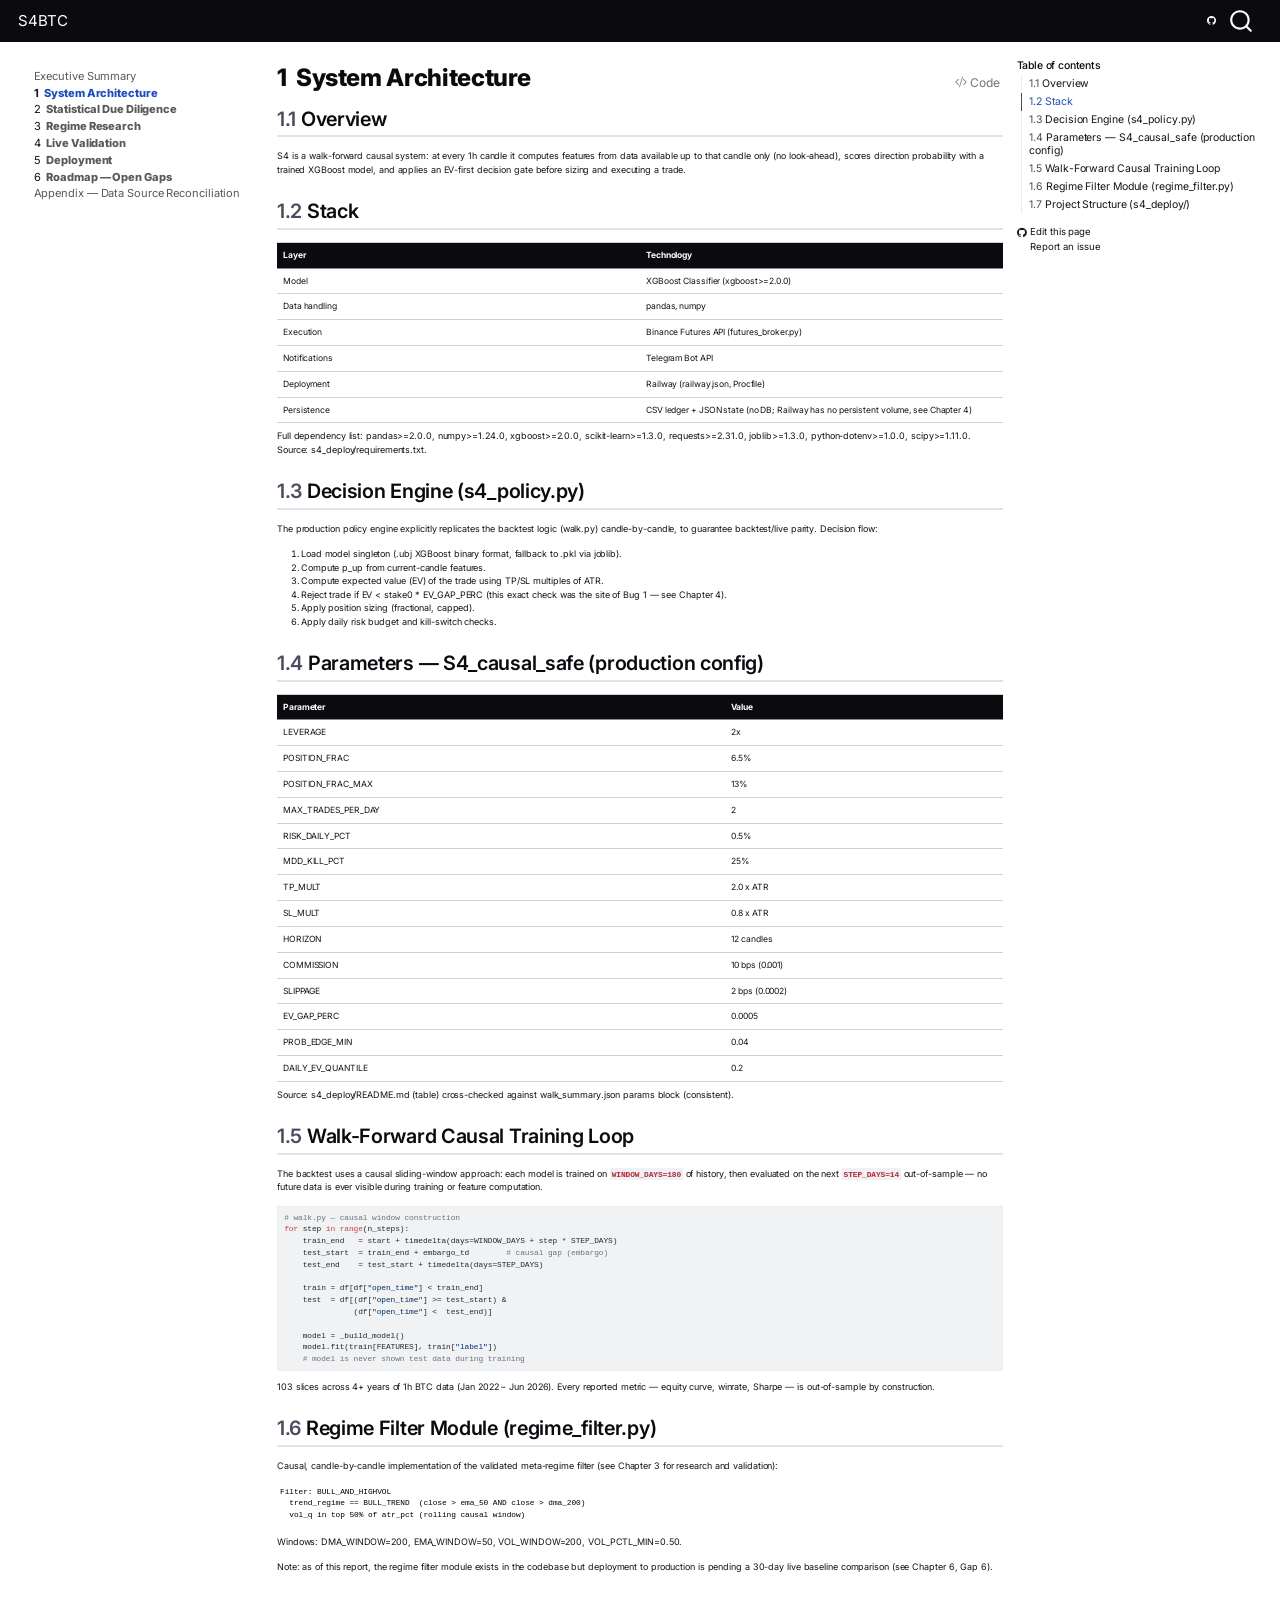
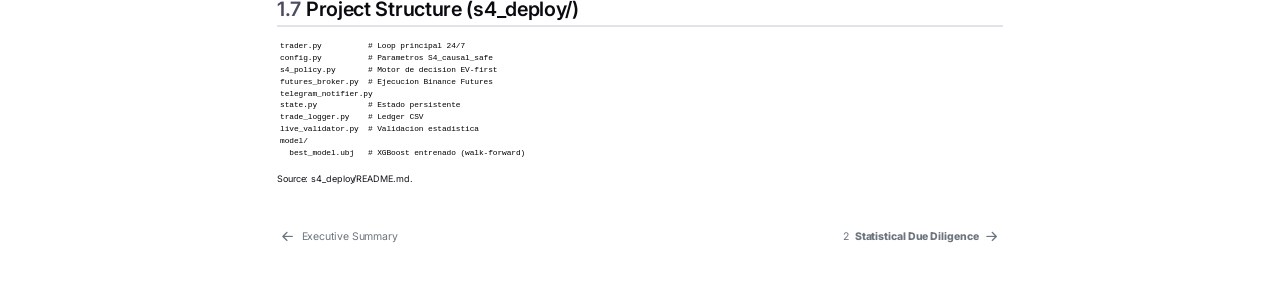
==== commit 3c844bbe: "deploy: e3c405522ae32eb660cb08e56e706b911e59ee07" ====
--- a/01-architecture.html
+++ b/01-architecture.html
@@ -203,8 +203,9 @@
   <li><a href="#stack" id="toc-stack" class="nav-link" data-scroll-target="#stack"><span class="header-section-number">1.2</span> Stack</a></li>
   <li><a href="#decision-engine-s4_policy.py" id="toc-decision-engine-s4_policy.py" class="nav-link" data-scroll-target="#decision-engine-s4_policy.py"><span class="header-section-number">1.3</span> Decision Engine (s4_policy.py)</a></li>
   <li><a href="#parameters-s4_causal_safe-production-config" id="toc-parameters-s4_causal_safe-production-config" class="nav-link" data-scroll-target="#parameters-s4_causal_safe-production-config"><span class="header-section-number">1.4</span> Parameters — S4_causal_safe (production config)</a></li>
-  <li><a href="#regime-filter-module-regime_filter.py" id="toc-regime-filter-module-regime_filter.py" class="nav-link" data-scroll-target="#regime-filter-module-regime_filter.py"><span class="header-section-number">1.5</span> Regime Filter Module (regime_filter.py)</a></li>
-  <li><a href="#project-structure-s4_deploy" id="toc-project-structure-s4_deploy" class="nav-link" data-scroll-target="#project-structure-s4_deploy"><span class="header-section-number">1.6</span> Project Structure (s4_deploy/)</a></li>
+  <li><a href="#walk-forward-causal-training-loop" id="toc-walk-forward-causal-training-loop" class="nav-link" data-scroll-target="#walk-forward-causal-training-loop"><span class="header-section-number">1.5</span> Walk-Forward Causal Training Loop</a></li>
+  <li><a href="#regime-filter-module-regime_filter.py" id="toc-regime-filter-module-regime_filter.py" class="nav-link" data-scroll-target="#regime-filter-module-regime_filter.py"><span class="header-section-number">1.6</span> Regime Filter Module (regime_filter.py)</a></li>
+  <li><a href="#project-structure-s4_deploy" id="toc-project-structure-s4_deploy" class="nav-link" data-scroll-target="#project-structure-s4_deploy"><span class="header-section-number">1.7</span> Project Structure (s4_deploy/)</a></li>
   </ul>
 <div class="toc-actions"><ul><li><a href="https://github.com/erictvillarreal/RoboTrader812/edit/main/01-architecture.qmd" class="toc-action"><i class="bi bi-github"></i>Edit this page</a></li><li><a href="https://github.com/erictvillarreal/RoboTrader812/issues/new" class="toc-action"><i class="bi empty"></i>Report an issue</a></li></ul></div></nav>
     </div>
@@ -358,8 +359,26 @@
 </table>
 <p>Source: s4_deploy/README.md (table) cross-checked against walk_summary.json params block (consistent).</p>
 </section>
-<section id="regime-filter-module-regime_filter.py" class="level2" data-number="1.5">
-<h2 data-number="1.5" class="anchored" data-anchor-id="regime-filter-module-regime_filter.py"><span class="header-section-number">1.5</span> Regime Filter Module (regime_filter.py)</h2>
+<section id="walk-forward-causal-training-loop" class="level2" data-number="1.5">
+<h2 data-number="1.5" class="anchored" data-anchor-id="walk-forward-causal-training-loop"><span class="header-section-number">1.5</span> Walk-Forward Causal Training Loop</h2>
+<p>The backtest uses a causal sliding-window approach: each model is trained on <code>WINDOW_DAYS=180</code> of history, then evaluated on the next <code>STEP_DAYS=14</code> out-of-sample — no future data is ever visible during training or feature computation.</p>
+<div class="sourceCode" id="cb1"><pre class="sourceCode python code-with-copy"><code class="sourceCode python"><span id="cb1-1"><a href="#cb1-1" aria-hidden="true" tabindex="-1"></a><span class="co"># walk.py — causal window construction</span></span>
+<span id="cb1-2"><a href="#cb1-2" aria-hidden="true" tabindex="-1"></a><span class="cf">for</span> step <span class="kw">in</span> <span class="bu">range</span>(n_steps):</span>
+<span id="cb1-3"><a href="#cb1-3" aria-hidden="true" tabindex="-1"></a>    train_end   <span class="op">=</span> start <span class="op">+</span> timedelta(days<span class="op">=</span>WINDOW_DAYS <span class="op">+</span> step <span class="op">*</span> STEP_DAYS)</span>
+<span id="cb1-4"><a href="#cb1-4" aria-hidden="true" tabindex="-1"></a>    test_start  <span class="op">=</span> train_end <span class="op">+</span> embargo_td        <span class="co"># causal gap (embargo)</span></span>
+<span id="cb1-5"><a href="#cb1-5" aria-hidden="true" tabindex="-1"></a>    test_end    <span class="op">=</span> test_start <span class="op">+</span> timedelta(days<span class="op">=</span>STEP_DAYS)</span>
+<span id="cb1-6"><a href="#cb1-6" aria-hidden="true" tabindex="-1"></a></span>
+<span id="cb1-7"><a href="#cb1-7" aria-hidden="true" tabindex="-1"></a>    train <span class="op">=</span> df[df[<span class="st">"open_time"</span>] <span class="op">&lt;</span> train_end]</span>
+<span id="cb1-8"><a href="#cb1-8" aria-hidden="true" tabindex="-1"></a>    test  <span class="op">=</span> df[(df[<span class="st">"open_time"</span>] <span class="op">&gt;=</span> test_start) <span class="op">&amp;</span></span>
+<span id="cb1-9"><a href="#cb1-9" aria-hidden="true" tabindex="-1"></a>               (df[<span class="st">"open_time"</span>] <span class="op">&lt;</span>  test_end)]</span>
+<span id="cb1-10"><a href="#cb1-10" aria-hidden="true" tabindex="-1"></a></span>
+<span id="cb1-11"><a href="#cb1-11" aria-hidden="true" tabindex="-1"></a>    model <span class="op">=</span> _build_model()</span>
+<span id="cb1-12"><a href="#cb1-12" aria-hidden="true" tabindex="-1"></a>    model.fit(train[FEATURES], train[<span class="st">"label"</span>])</span>
+<span id="cb1-13"><a href="#cb1-13" aria-hidden="true" tabindex="-1"></a>    <span class="co"># model is never shown test data during training</span></span></code><button title="Copy to Clipboard" class="code-copy-button"><i class="bi"></i></button></pre></div>
+<p>103 slices across 4+ years of 1h BTC data (Jan 2022 – Jun 2026). Every reported metric — equity curve, winrate, Sharpe — is out-of-sample by construction.</p>
+</section>
+<section id="regime-filter-module-regime_filter.py" class="level2" data-number="1.6">
+<h2 data-number="1.6" class="anchored" data-anchor-id="regime-filter-module-regime_filter.py"><span class="header-section-number">1.6</span> Regime Filter Module (regime_filter.py)</h2>
 <p>Causal, candle-by-candle implementation of the validated meta-regime filter (see Chapter 3 for research and validation):</p>
 <pre><code>Filter: BULL_AND_HIGHVOL
   trend_regime == BULL_TREND  (close &gt; ema_50 AND close &gt; dma_200)
@@ -367,8 +386,8 @@
 <p>Windows: DMA_WINDOW=200, EMA_WINDOW=50, VOL_WINDOW=200, VOL_PCTL_MIN=0.50.</p>
 <p>Note: as of this report, the regime filter module exists in the codebase but deployment to production is pending a 30-day live baseline comparison (see Chapter 6, Gap 6).</p>
 </section>
-<section id="project-structure-s4_deploy" class="level2" data-number="1.6">
-<h2 data-number="1.6" class="anchored" data-anchor-id="project-structure-s4_deploy"><span class="header-section-number">1.6</span> Project Structure (s4_deploy/)</h2>
+<section id="project-structure-s4_deploy" class="level2" data-number="1.7">
+<h2 data-number="1.7" class="anchored" data-anchor-id="project-structure-s4_deploy"><span class="header-section-number">1.7</span> Project Structure (s4_deploy/)</h2>
 <pre><code>trader.py          # Loop principal 24/7
 config.py          # Parametros S4_causal_safe
 s4_policy.py       # Motor de decision EV-first
@@ -867,87 +886,109 @@
       </a>
   </div>
 </nav><div class="modal fade" id="quarto-embedded-source-code-modal" tabindex="-1" aria-labelledby="quarto-embedded-source-code-modal-label" aria-hidden="true"><div class="modal-dialog modal-dialog-scrollable"><div class="modal-content"><div class="modal-header"><h5 class="modal-title" id="quarto-embedded-source-code-modal-label">Source Code</h5><button class="btn-close" data-bs-dismiss="modal"></button></div><div class="modal-body"><div class="">
-<div class="sourceCode" id="cb3" data-shortcodes="false"><pre class="sourceCode markdown code-with-copy"><code class="sourceCode markdown"><span id="cb3-1"><a href="#cb3-1" aria-hidden="true" tabindex="-1"></a><span class="fu"># System Architecture</span></span>
-<span id="cb3-2"><a href="#cb3-2" aria-hidden="true" tabindex="-1"></a></span>
-<span id="cb3-3"><a href="#cb3-3" aria-hidden="true" tabindex="-1"></a><span class="fu">## Overview</span></span>
-<span id="cb3-4"><a href="#cb3-4" aria-hidden="true" tabindex="-1"></a></span>
-<span id="cb3-5"><a href="#cb3-5" aria-hidden="true" tabindex="-1"></a>S4 is a walk-forward causal system: at every 1h candle it computes features from data available up to that candle only (no look-ahead), scores direction probability with a trained XGBoost model, and applies an EV-first decision gate before sizing and executing a trade.</span>
-<span id="cb3-6"><a href="#cb3-6" aria-hidden="true" tabindex="-1"></a></span>
-<span id="cb3-7"><a href="#cb3-7" aria-hidden="true" tabindex="-1"></a><span class="fu">## Stack</span></span>
-<span id="cb3-8"><a href="#cb3-8" aria-hidden="true" tabindex="-1"></a></span>
-<span id="cb3-9"><a href="#cb3-9" aria-hidden="true" tabindex="-1"></a>| Layer | Technology |</span>
-<span id="cb3-10"><a href="#cb3-10" aria-hidden="true" tabindex="-1"></a>|---|---|</span>
-<span id="cb3-11"><a href="#cb3-11" aria-hidden="true" tabindex="-1"></a>| Model | XGBoost Classifier (xgboost&gt;=2.0.0) |</span>
-<span id="cb3-12"><a href="#cb3-12" aria-hidden="true" tabindex="-1"></a>| Data handling | pandas, numpy |</span>
-<span id="cb3-13"><a href="#cb3-13" aria-hidden="true" tabindex="-1"></a>| Execution | Binance Futures API (futures_broker.py) |</span>
-<span id="cb3-14"><a href="#cb3-14" aria-hidden="true" tabindex="-1"></a>| Notifications | Telegram Bot API |</span>
-<span id="cb3-15"><a href="#cb3-15" aria-hidden="true" tabindex="-1"></a>| Deployment | Railway (railway.json, Procfile) |</span>
-<span id="cb3-16"><a href="#cb3-16" aria-hidden="true" tabindex="-1"></a>| Persistence | CSV ledger + JSON state (no DB; Railway has no persistent volume, see Chapter 4) |</span>
-<span id="cb3-17"><a href="#cb3-17" aria-hidden="true" tabindex="-1"></a></span>
-<span id="cb3-18"><a href="#cb3-18" aria-hidden="true" tabindex="-1"></a>Full dependency list: pandas&gt;=2.0.0, numpy&gt;=1.24.0, xgboost&gt;=2.0.0, scikit-learn&gt;=1.3.0, requests&gt;=2.31.0, joblib&gt;=1.3.0, python-dotenv&gt;=1.0.0, scipy&gt;=1.11.0. Source: s4_deploy/requirements.txt.</span>
-<span id="cb3-19"><a href="#cb3-19" aria-hidden="true" tabindex="-1"></a></span>
-<span id="cb3-20"><a href="#cb3-20" aria-hidden="true" tabindex="-1"></a><span class="fu">## Decision Engine (s4_policy.py)</span></span>
-<span id="cb3-21"><a href="#cb3-21" aria-hidden="true" tabindex="-1"></a></span>
-<span id="cb3-22"><a href="#cb3-22" aria-hidden="true" tabindex="-1"></a>The production policy engine explicitly replicates the backtest logic (walk.py) candle-by-candle, to guarantee backtest/live parity. Decision flow:</span>
-<span id="cb3-23"><a href="#cb3-23" aria-hidden="true" tabindex="-1"></a></span>
-<span id="cb3-24"><a href="#cb3-24" aria-hidden="true" tabindex="-1"></a><span class="ss">1. </span>Load model singleton (.ubj XGBoost binary format, fallback to .pkl via joblib).</span>
-<span id="cb3-25"><a href="#cb3-25" aria-hidden="true" tabindex="-1"></a><span class="ss">2. </span>Compute p_up from current-candle features.</span>
-<span id="cb3-26"><a href="#cb3-26" aria-hidden="true" tabindex="-1"></a><span class="ss">3. </span>Compute expected value (EV) of the trade using TP/SL multiples of ATR.</span>
-<span id="cb3-27"><a href="#cb3-27" aria-hidden="true" tabindex="-1"></a><span class="ss">4. </span>Reject trade if EV &lt; stake0 * EV_GAP_PERC (this exact check was the site of Bug 1 — see Chapter 4).</span>
-<span id="cb3-28"><a href="#cb3-28" aria-hidden="true" tabindex="-1"></a><span class="ss">5. </span>Apply position sizing (fractional, capped).</span>
-<span id="cb3-29"><a href="#cb3-29" aria-hidden="true" tabindex="-1"></a><span class="ss">6. </span>Apply daily risk budget and kill-switch checks.</span>
-<span id="cb3-30"><a href="#cb3-30" aria-hidden="true" tabindex="-1"></a></span>
-<span id="cb3-31"><a href="#cb3-31" aria-hidden="true" tabindex="-1"></a><span class="fu">## Parameters — S4_causal_safe (production config)</span></span>
-<span id="cb3-32"><a href="#cb3-32" aria-hidden="true" tabindex="-1"></a></span>
-<span id="cb3-33"><a href="#cb3-33" aria-hidden="true" tabindex="-1"></a>| Parameter | Value |</span>
-<span id="cb3-34"><a href="#cb3-34" aria-hidden="true" tabindex="-1"></a>|---|---|</span>
-<span id="cb3-35"><a href="#cb3-35" aria-hidden="true" tabindex="-1"></a>| LEVERAGE | 2x |</span>
-<span id="cb3-36"><a href="#cb3-36" aria-hidden="true" tabindex="-1"></a>| POSITION_FRAC | 6.5% |</span>
-<span id="cb3-37"><a href="#cb3-37" aria-hidden="true" tabindex="-1"></a>| POSITION_FRAC_MAX | 13% |</span>
-<span id="cb3-38"><a href="#cb3-38" aria-hidden="true" tabindex="-1"></a>| MAX_TRADES_PER_DAY | 2 |</span>
-<span id="cb3-39"><a href="#cb3-39" aria-hidden="true" tabindex="-1"></a>| RISK_DAILY_PCT | 0.5% |</span>
-<span id="cb3-40"><a href="#cb3-40" aria-hidden="true" tabindex="-1"></a>| MDD_KILL_PCT | 25% |</span>
-<span id="cb3-41"><a href="#cb3-41" aria-hidden="true" tabindex="-1"></a>| TP_MULT | 2.0 x ATR |</span>
-<span id="cb3-42"><a href="#cb3-42" aria-hidden="true" tabindex="-1"></a>| SL_MULT | 0.8 x ATR |</span>
-<span id="cb3-43"><a href="#cb3-43" aria-hidden="true" tabindex="-1"></a>| HORIZON | 12 candles |</span>
-<span id="cb3-44"><a href="#cb3-44" aria-hidden="true" tabindex="-1"></a>| COMMISSION | 10 bps (0.001) |</span>
-<span id="cb3-45"><a href="#cb3-45" aria-hidden="true" tabindex="-1"></a>| SLIPPAGE | 2 bps (0.0002) |</span>
-<span id="cb3-46"><a href="#cb3-46" aria-hidden="true" tabindex="-1"></a>| EV_GAP_PERC | 0.0005 |</span>
-<span id="cb3-47"><a href="#cb3-47" aria-hidden="true" tabindex="-1"></a>| PROB_EDGE_MIN | 0.04 |</span>
-<span id="cb3-48"><a href="#cb3-48" aria-hidden="true" tabindex="-1"></a>| DAILY_EV_QUANTILE | 0.2 |</span>
-<span id="cb3-49"><a href="#cb3-49" aria-hidden="true" tabindex="-1"></a></span>
-<span id="cb3-50"><a href="#cb3-50" aria-hidden="true" tabindex="-1"></a>Source: s4_deploy/README.md (table) cross-checked against walk_summary.json params block (consistent).</span>
-<span id="cb3-51"><a href="#cb3-51" aria-hidden="true" tabindex="-1"></a></span>
-<span id="cb3-52"><a href="#cb3-52" aria-hidden="true" tabindex="-1"></a><span class="fu">## Regime Filter Module (regime_filter.py)</span></span>
-<span id="cb3-53"><a href="#cb3-53" aria-hidden="true" tabindex="-1"></a></span>
-<span id="cb3-54"><a href="#cb3-54" aria-hidden="true" tabindex="-1"></a>Causal, candle-by-candle implementation of the validated meta-regime filter (see Chapter 3 for research and validation):</span>
-<span id="cb3-55"><a href="#cb3-55" aria-hidden="true" tabindex="-1"></a></span>
-<span id="cb3-56"><a href="#cb3-56" aria-hidden="true" tabindex="-1"></a><span class="in">~~~</span></span>
-<span id="cb3-57"><a href="#cb3-57" aria-hidden="true" tabindex="-1"></a><span class="in">Filter: BULL_AND_HIGHVOL</span></span>
-<span id="cb3-58"><a href="#cb3-58" aria-hidden="true" tabindex="-1"></a><span class="in">  trend_regime == BULL_TREND  (close &gt; ema_50 AND close &gt; dma_200)</span></span>
-<span id="cb3-59"><a href="#cb3-59" aria-hidden="true" tabindex="-1"></a><span class="in">  vol_q in top 50% of atr_pct (rolling causal window)</span></span>
-<span id="cb3-60"><a href="#cb3-60" aria-hidden="true" tabindex="-1"></a><span class="in">~~~</span></span>
-<span id="cb3-61"><a href="#cb3-61" aria-hidden="true" tabindex="-1"></a></span>
-<span id="cb3-62"><a href="#cb3-62" aria-hidden="true" tabindex="-1"></a>Windows: DMA_WINDOW=200, EMA_WINDOW=50, VOL_WINDOW=200, VOL_PCTL_MIN=0.50.</span>
-<span id="cb3-63"><a href="#cb3-63" aria-hidden="true" tabindex="-1"></a></span>
-<span id="cb3-64"><a href="#cb3-64" aria-hidden="true" tabindex="-1"></a>Note: as of this report, the regime filter module exists in the codebase but deployment to production is pending a 30-day live baseline comparison (see Chapter 6, Gap 6).</span>
-<span id="cb3-65"><a href="#cb3-65" aria-hidden="true" tabindex="-1"></a></span>
-<span id="cb3-66"><a href="#cb3-66" aria-hidden="true" tabindex="-1"></a><span class="fu">## Project Structure (s4_deploy/)</span></span>
-<span id="cb3-67"><a href="#cb3-67" aria-hidden="true" tabindex="-1"></a></span>
-<span id="cb3-68"><a href="#cb3-68" aria-hidden="true" tabindex="-1"></a><span class="in">~~~</span></span>
-<span id="cb3-69"><a href="#cb3-69" aria-hidden="true" tabindex="-1"></a><span class="in">trader.py          # Loop principal 24/7</span></span>
-<span id="cb3-70"><a href="#cb3-70" aria-hidden="true" tabindex="-1"></a><span class="in">config.py          # Parametros S4_causal_safe</span></span>
-<span id="cb3-71"><a href="#cb3-71" aria-hidden="true" tabindex="-1"></a><span class="in">s4_policy.py       # Motor de decision EV-first</span></span>
-<span id="cb3-72"><a href="#cb3-72" aria-hidden="true" tabindex="-1"></a><span class="in">futures_broker.py  # Ejecucion Binance Futures</span></span>
-<span id="cb3-73"><a href="#cb3-73" aria-hidden="true" tabindex="-1"></a><span class="in">telegram_notifier.py</span></span>
-<span id="cb3-74"><a href="#cb3-74" aria-hidden="true" tabindex="-1"></a><span class="in">state.py           # Estado persistente</span></span>
-<span id="cb3-75"><a href="#cb3-75" aria-hidden="true" tabindex="-1"></a><span class="in">trade_logger.py    # Ledger CSV</span></span>
-<span id="cb3-76"><a href="#cb3-76" aria-hidden="true" tabindex="-1"></a><span class="in">live_validator.py  # Validacion estadistica</span></span>
-<span id="cb3-77"><a href="#cb3-77" aria-hidden="true" tabindex="-1"></a><span class="in">model/</span></span>
-<span id="cb3-78"><a href="#cb3-78" aria-hidden="true" tabindex="-1"></a><span class="in">  best_model.ubj   # XGBoost entrenado (walk-forward)</span></span>
-<span id="cb3-79"><a href="#cb3-79" aria-hidden="true" tabindex="-1"></a><span class="in">~~~</span></span>
-<span id="cb3-80"><a href="#cb3-80" aria-hidden="true" tabindex="-1"></a></span>
-<span id="cb3-81"><a href="#cb3-81" aria-hidden="true" tabindex="-1"></a>Source: s4_deploy/README.md.</span></code><button title="Copy to Clipboard" class="code-copy-button" data-in-quarto-modal=""><i class="bi"></i></button></pre></div>
+<div class="sourceCode" id="cb4" data-shortcodes="false"><pre class="sourceCode markdown code-with-copy"><code class="sourceCode markdown"><span id="cb4-1"><a href="#cb4-1" aria-hidden="true" tabindex="-1"></a><span class="fu"># System Architecture</span></span>
+<span id="cb4-2"><a href="#cb4-2" aria-hidden="true" tabindex="-1"></a></span>
+<span id="cb4-3"><a href="#cb4-3" aria-hidden="true" tabindex="-1"></a><span class="fu">## Overview</span></span>
+<span id="cb4-4"><a href="#cb4-4" aria-hidden="true" tabindex="-1"></a></span>
+<span id="cb4-5"><a href="#cb4-5" aria-hidden="true" tabindex="-1"></a>S4 is a walk-forward causal system: at every 1h candle it computes features from data available up to that candle only (no look-ahead), scores direction probability with a trained XGBoost model, and applies an EV-first decision gate before sizing and executing a trade.</span>
+<span id="cb4-6"><a href="#cb4-6" aria-hidden="true" tabindex="-1"></a></span>
+<span id="cb4-7"><a href="#cb4-7" aria-hidden="true" tabindex="-1"></a><span class="fu">## Stack</span></span>
+<span id="cb4-8"><a href="#cb4-8" aria-hidden="true" tabindex="-1"></a></span>
+<span id="cb4-9"><a href="#cb4-9" aria-hidden="true" tabindex="-1"></a>| Layer | Technology |</span>
+<span id="cb4-10"><a href="#cb4-10" aria-hidden="true" tabindex="-1"></a>|---|---|</span>
+<span id="cb4-11"><a href="#cb4-11" aria-hidden="true" tabindex="-1"></a>| Model | XGBoost Classifier (xgboost&gt;=2.0.0) |</span>
+<span id="cb4-12"><a href="#cb4-12" aria-hidden="true" tabindex="-1"></a>| Data handling | pandas, numpy |</span>
+<span id="cb4-13"><a href="#cb4-13" aria-hidden="true" tabindex="-1"></a>| Execution | Binance Futures API (futures_broker.py) |</span>
+<span id="cb4-14"><a href="#cb4-14" aria-hidden="true" tabindex="-1"></a>| Notifications | Telegram Bot API |</span>
+<span id="cb4-15"><a href="#cb4-15" aria-hidden="true" tabindex="-1"></a>| Deployment | Railway (railway.json, Procfile) |</span>
+<span id="cb4-16"><a href="#cb4-16" aria-hidden="true" tabindex="-1"></a>| Persistence | CSV ledger + JSON state (no DB; Railway has no persistent volume, see Chapter 4) |</span>
+<span id="cb4-17"><a href="#cb4-17" aria-hidden="true" tabindex="-1"></a></span>
+<span id="cb4-18"><a href="#cb4-18" aria-hidden="true" tabindex="-1"></a>Full dependency list: pandas&gt;=2.0.0, numpy&gt;=1.24.0, xgboost&gt;=2.0.0, scikit-learn&gt;=1.3.0, requests&gt;=2.31.0, joblib&gt;=1.3.0, python-dotenv&gt;=1.0.0, scipy&gt;=1.11.0. Source: s4_deploy/requirements.txt.</span>
+<span id="cb4-19"><a href="#cb4-19" aria-hidden="true" tabindex="-1"></a></span>
+<span id="cb4-20"><a href="#cb4-20" aria-hidden="true" tabindex="-1"></a><span class="fu">## Decision Engine (s4_policy.py)</span></span>
+<span id="cb4-21"><a href="#cb4-21" aria-hidden="true" tabindex="-1"></a></span>
+<span id="cb4-22"><a href="#cb4-22" aria-hidden="true" tabindex="-1"></a>The production policy engine explicitly replicates the backtest logic (walk.py) candle-by-candle, to guarantee backtest/live parity. Decision flow:</span>
+<span id="cb4-23"><a href="#cb4-23" aria-hidden="true" tabindex="-1"></a></span>
+<span id="cb4-24"><a href="#cb4-24" aria-hidden="true" tabindex="-1"></a><span class="ss">1. </span>Load model singleton (.ubj XGBoost binary format, fallback to .pkl via joblib).</span>
+<span id="cb4-25"><a href="#cb4-25" aria-hidden="true" tabindex="-1"></a><span class="ss">2. </span>Compute p_up from current-candle features.</span>
+<span id="cb4-26"><a href="#cb4-26" aria-hidden="true" tabindex="-1"></a><span class="ss">3. </span>Compute expected value (EV) of the trade using TP/SL multiples of ATR.</span>
+<span id="cb4-27"><a href="#cb4-27" aria-hidden="true" tabindex="-1"></a><span class="ss">4. </span>Reject trade if EV &lt; stake0 * EV_GAP_PERC (this exact check was the site of Bug 1 — see Chapter 4).</span>
+<span id="cb4-28"><a href="#cb4-28" aria-hidden="true" tabindex="-1"></a><span class="ss">5. </span>Apply position sizing (fractional, capped).</span>
+<span id="cb4-29"><a href="#cb4-29" aria-hidden="true" tabindex="-1"></a><span class="ss">6. </span>Apply daily risk budget and kill-switch checks.</span>
+<span id="cb4-30"><a href="#cb4-30" aria-hidden="true" tabindex="-1"></a></span>
+<span id="cb4-31"><a href="#cb4-31" aria-hidden="true" tabindex="-1"></a><span class="fu">## Parameters — S4_causal_safe (production config)</span></span>
+<span id="cb4-32"><a href="#cb4-32" aria-hidden="true" tabindex="-1"></a></span>
+<span id="cb4-33"><a href="#cb4-33" aria-hidden="true" tabindex="-1"></a>| Parameter | Value |</span>
+<span id="cb4-34"><a href="#cb4-34" aria-hidden="true" tabindex="-1"></a>|---|---|</span>
+<span id="cb4-35"><a href="#cb4-35" aria-hidden="true" tabindex="-1"></a>| LEVERAGE | 2x |</span>
+<span id="cb4-36"><a href="#cb4-36" aria-hidden="true" tabindex="-1"></a>| POSITION_FRAC | 6.5% |</span>
+<span id="cb4-37"><a href="#cb4-37" aria-hidden="true" tabindex="-1"></a>| POSITION_FRAC_MAX | 13% |</span>
+<span id="cb4-38"><a href="#cb4-38" aria-hidden="true" tabindex="-1"></a>| MAX_TRADES_PER_DAY | 2 |</span>
+<span id="cb4-39"><a href="#cb4-39" aria-hidden="true" tabindex="-1"></a>| RISK_DAILY_PCT | 0.5% |</span>
+<span id="cb4-40"><a href="#cb4-40" aria-hidden="true" tabindex="-1"></a>| MDD_KILL_PCT | 25% |</span>
+<span id="cb4-41"><a href="#cb4-41" aria-hidden="true" tabindex="-1"></a>| TP_MULT | 2.0 x ATR |</span>
+<span id="cb4-42"><a href="#cb4-42" aria-hidden="true" tabindex="-1"></a>| SL_MULT | 0.8 x ATR |</span>
+<span id="cb4-43"><a href="#cb4-43" aria-hidden="true" tabindex="-1"></a>| HORIZON | 12 candles |</span>
+<span id="cb4-44"><a href="#cb4-44" aria-hidden="true" tabindex="-1"></a>| COMMISSION | 10 bps (0.001) |</span>
+<span id="cb4-45"><a href="#cb4-45" aria-hidden="true" tabindex="-1"></a>| SLIPPAGE | 2 bps (0.0002) |</span>
+<span id="cb4-46"><a href="#cb4-46" aria-hidden="true" tabindex="-1"></a>| EV_GAP_PERC | 0.0005 |</span>
+<span id="cb4-47"><a href="#cb4-47" aria-hidden="true" tabindex="-1"></a>| PROB_EDGE_MIN | 0.04 |</span>
+<span id="cb4-48"><a href="#cb4-48" aria-hidden="true" tabindex="-1"></a>| DAILY_EV_QUANTILE | 0.2 |</span>
+<span id="cb4-49"><a href="#cb4-49" aria-hidden="true" tabindex="-1"></a></span>
+<span id="cb4-50"><a href="#cb4-50" aria-hidden="true" tabindex="-1"></a>Source: s4_deploy/README.md (table) cross-checked against walk_summary.json params block (consistent).</span>
+<span id="cb4-51"><a href="#cb4-51" aria-hidden="true" tabindex="-1"></a></span>
+<span id="cb4-52"><a href="#cb4-52" aria-hidden="true" tabindex="-1"></a><span class="fu">## Walk-Forward Causal Training Loop</span></span>
+<span id="cb4-53"><a href="#cb4-53" aria-hidden="true" tabindex="-1"></a></span>
+<span id="cb4-54"><a href="#cb4-54" aria-hidden="true" tabindex="-1"></a>The backtest uses a causal sliding-window approach: each model is trained on <span class="in">`WINDOW_DAYS=180`</span> of history, then evaluated on the next <span class="in">`STEP_DAYS=14`</span> out-of-sample — no future data is ever visible during training or feature computation.</span>
+<span id="cb4-55"><a href="#cb4-55" aria-hidden="true" tabindex="-1"></a></span>
+<span id="cb4-56"><a href="#cb4-56" aria-hidden="true" tabindex="-1"></a><span class="in">```python</span></span>
+<span id="cb4-57"><a href="#cb4-57" aria-hidden="true" tabindex="-1"></a><span class="co"># walk.py — causal window construction</span></span>
+<span id="cb4-58"><a href="#cb4-58" aria-hidden="true" tabindex="-1"></a><span class="cf">for</span> step <span class="kw">in</span> <span class="bu">range</span>(n_steps):</span>
+<span id="cb4-59"><a href="#cb4-59" aria-hidden="true" tabindex="-1"></a>    train_end   <span class="op">=</span> start <span class="op">+</span> timedelta(days<span class="op">=</span>WINDOW_DAYS <span class="op">+</span> step <span class="op">*</span> STEP_DAYS)</span>
+<span id="cb4-60"><a href="#cb4-60" aria-hidden="true" tabindex="-1"></a>    test_start  <span class="op">=</span> train_end <span class="op">+</span> embargo_td        <span class="co"># causal gap (embargo)</span></span>
+<span id="cb4-61"><a href="#cb4-61" aria-hidden="true" tabindex="-1"></a>    test_end    <span class="op">=</span> test_start <span class="op">+</span> timedelta(days<span class="op">=</span>STEP_DAYS)</span>
+<span id="cb4-62"><a href="#cb4-62" aria-hidden="true" tabindex="-1"></a></span>
+<span id="cb4-63"><a href="#cb4-63" aria-hidden="true" tabindex="-1"></a>    train <span class="op">=</span> df[df[<span class="st">"open_time"</span>] <span class="op">&lt;</span> train_end]</span>
+<span id="cb4-64"><a href="#cb4-64" aria-hidden="true" tabindex="-1"></a>    test  <span class="op">=</span> df[(df[<span class="st">"open_time"</span>] <span class="op">&gt;=</span> test_start) <span class="op">&amp;</span></span>
+<span id="cb4-65"><a href="#cb4-65" aria-hidden="true" tabindex="-1"></a>               (df[<span class="st">"open_time"</span>] <span class="op">&lt;</span>  test_end)]</span>
+<span id="cb4-66"><a href="#cb4-66" aria-hidden="true" tabindex="-1"></a></span>
+<span id="cb4-67"><a href="#cb4-67" aria-hidden="true" tabindex="-1"></a>    model <span class="op">=</span> _build_model()</span>
+<span id="cb4-68"><a href="#cb4-68" aria-hidden="true" tabindex="-1"></a>    model.fit(train[FEATURES], train[<span class="st">"label"</span>])</span>
+<span id="cb4-69"><a href="#cb4-69" aria-hidden="true" tabindex="-1"></a>    <span class="co"># model is never shown test data during training</span></span>
+<span id="cb4-70"><a href="#cb4-70" aria-hidden="true" tabindex="-1"></a><span class="in">```</span></span>
+<span id="cb4-71"><a href="#cb4-71" aria-hidden="true" tabindex="-1"></a></span>
+<span id="cb4-72"><a href="#cb4-72" aria-hidden="true" tabindex="-1"></a>103 slices across 4+ years of 1h BTC data (Jan 2022 – Jun 2026). Every reported metric — equity curve, winrate, Sharpe — is out-of-sample by construction.</span>
+<span id="cb4-73"><a href="#cb4-73" aria-hidden="true" tabindex="-1"></a></span>
+<span id="cb4-74"><a href="#cb4-74" aria-hidden="true" tabindex="-1"></a><span class="fu">## Regime Filter Module (regime_filter.py)</span></span>
+<span id="cb4-75"><a href="#cb4-75" aria-hidden="true" tabindex="-1"></a></span>
+<span id="cb4-76"><a href="#cb4-76" aria-hidden="true" tabindex="-1"></a>Causal, candle-by-candle implementation of the validated meta-regime filter (see Chapter 3 for research and validation):</span>
+<span id="cb4-77"><a href="#cb4-77" aria-hidden="true" tabindex="-1"></a></span>
+<span id="cb4-78"><a href="#cb4-78" aria-hidden="true" tabindex="-1"></a><span class="in">~~~</span></span>
+<span id="cb4-79"><a href="#cb4-79" aria-hidden="true" tabindex="-1"></a><span class="in">Filter: BULL_AND_HIGHVOL</span></span>
+<span id="cb4-80"><a href="#cb4-80" aria-hidden="true" tabindex="-1"></a><span class="in">  trend_regime == BULL_TREND  (close &gt; ema_50 AND close &gt; dma_200)</span></span>
+<span id="cb4-81"><a href="#cb4-81" aria-hidden="true" tabindex="-1"></a><span class="in">  vol_q in top 50% of atr_pct (rolling causal window)</span></span>
+<span id="cb4-82"><a href="#cb4-82" aria-hidden="true" tabindex="-1"></a><span class="in">~~~</span></span>
+<span id="cb4-83"><a href="#cb4-83" aria-hidden="true" tabindex="-1"></a></span>
+<span id="cb4-84"><a href="#cb4-84" aria-hidden="true" tabindex="-1"></a>Windows: DMA_WINDOW=200, EMA_WINDOW=50, VOL_WINDOW=200, VOL_PCTL_MIN=0.50.</span>
+<span id="cb4-85"><a href="#cb4-85" aria-hidden="true" tabindex="-1"></a></span>
+<span id="cb4-86"><a href="#cb4-86" aria-hidden="true" tabindex="-1"></a>Note: as of this report, the regime filter module exists in the codebase but deployment to production is pending a 30-day live baseline comparison (see Chapter 6, Gap 6).</span>
+<span id="cb4-87"><a href="#cb4-87" aria-hidden="true" tabindex="-1"></a></span>
+<span id="cb4-88"><a href="#cb4-88" aria-hidden="true" tabindex="-1"></a><span class="fu">## Project Structure (s4_deploy/)</span></span>
+<span id="cb4-89"><a href="#cb4-89" aria-hidden="true" tabindex="-1"></a></span>
+<span id="cb4-90"><a href="#cb4-90" aria-hidden="true" tabindex="-1"></a><span class="in">~~~</span></span>
+<span id="cb4-91"><a href="#cb4-91" aria-hidden="true" tabindex="-1"></a><span class="in">trader.py          # Loop principal 24/7</span></span>
+<span id="cb4-92"><a href="#cb4-92" aria-hidden="true" tabindex="-1"></a><span class="in">config.py          # Parametros S4_causal_safe</span></span>
+<span id="cb4-93"><a href="#cb4-93" aria-hidden="true" tabindex="-1"></a><span class="in">s4_policy.py       # Motor de decision EV-first</span></span>
+<span id="cb4-94"><a href="#cb4-94" aria-hidden="true" tabindex="-1"></a><span class="in">futures_broker.py  # Ejecucion Binance Futures</span></span>
+<span id="cb4-95"><a href="#cb4-95" aria-hidden="true" tabindex="-1"></a><span class="in">telegram_notifier.py</span></span>
+<span id="cb4-96"><a href="#cb4-96" aria-hidden="true" tabindex="-1"></a><span class="in">state.py           # Estado persistente</span></span>
+<span id="cb4-97"><a href="#cb4-97" aria-hidden="true" tabindex="-1"></a><span class="in">trade_logger.py    # Ledger CSV</span></span>
+<span id="cb4-98"><a href="#cb4-98" aria-hidden="true" tabindex="-1"></a><span class="in">live_validator.py  # Validacion estadistica</span></span>
+<span id="cb4-99"><a href="#cb4-99" aria-hidden="true" tabindex="-1"></a><span class="in">model/</span></span>
+<span id="cb4-100"><a href="#cb4-100" aria-hidden="true" tabindex="-1"></a><span class="in">  best_model.ubj   # XGBoost entrenado (walk-forward)</span></span>
+<span id="cb4-101"><a href="#cb4-101" aria-hidden="true" tabindex="-1"></a><span class="in">~~~</span></span>
+<span id="cb4-102"><a href="#cb4-102" aria-hidden="true" tabindex="-1"></a></span>
+<span id="cb4-103"><a href="#cb4-103" aria-hidden="true" tabindex="-1"></a>Source: s4_deploy/README.md.</span></code><button title="Copy to Clipboard" class="code-copy-button" data-in-quarto-modal=""><i class="bi"></i></button></pre></div>
 </div></div></div></div></div>
 </div> <!-- /content -->
 
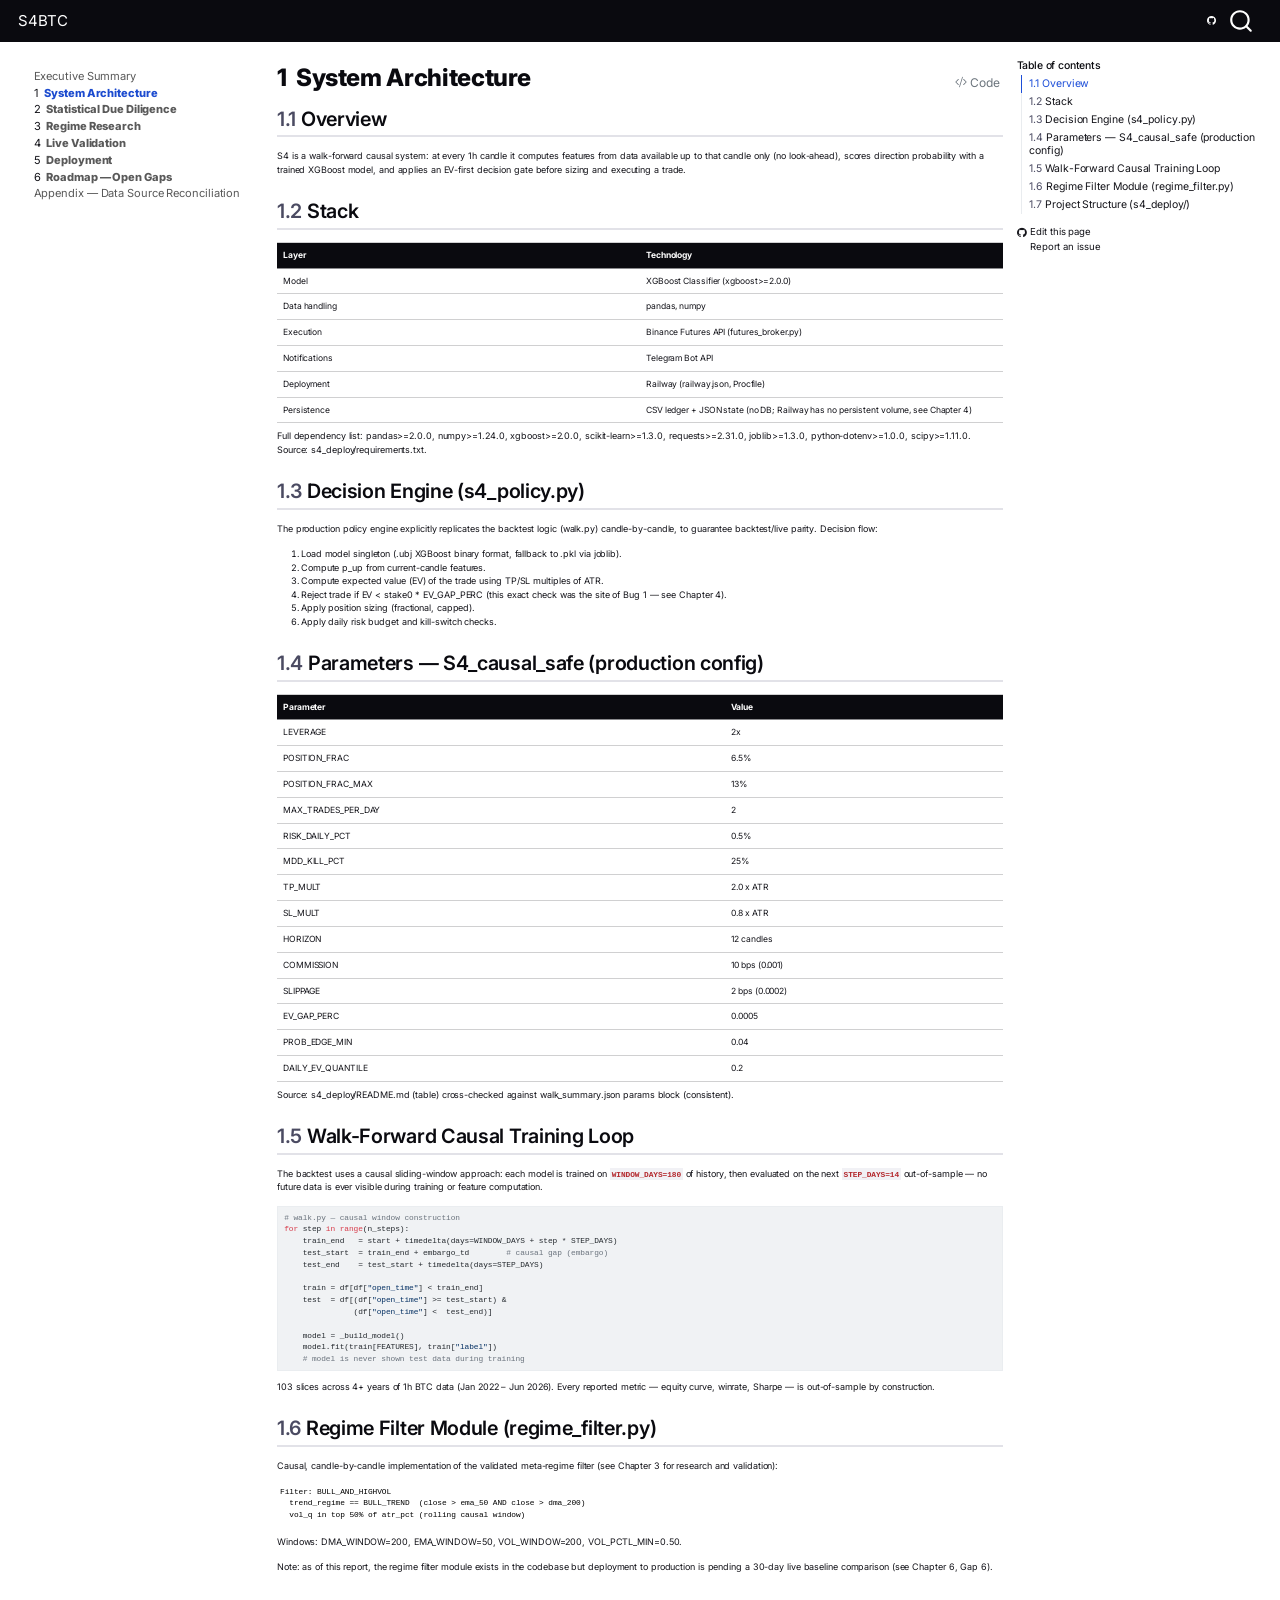
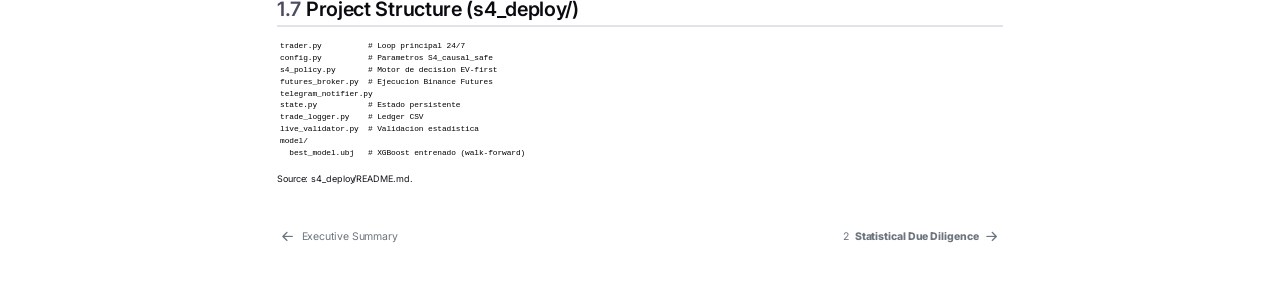
==== commit 485dea51: "deploy: 55744f079dfd0574905409fcc61d1acf95c8bb1a" ====
--- a/01-architecture.html
+++ b/01-architecture.html
@@ -74,7 +74,7 @@
 <link href="site_libs/quarto-html/quarto-syntax-highlighting-0626ff4d7a71b55c8707dcae1d04a9b6.css" rel="stylesheet" id="quarto-text-highlighting-styles">
 <script src="site_libs/bootstrap/bootstrap.min.js"></script>
 <link href="site_libs/bootstrap/bootstrap-icons.css" rel="stylesheet">
-<link href="site_libs/bootstrap/bootstrap-b8535ecb6695c2eb53c15cca3b29ff1f.min.css" rel="stylesheet" append-hash="true" id="quarto-bootstrap" data-mode="light">
+<link href="site_libs/bootstrap/bootstrap-0f1d7832f862a9a05de4b1f937104ab7.min.css" rel="stylesheet" append-hash="true" id="quarto-bootstrap" data-mode="light">
 <script id="quarto-search-options" type="application/json">{
   "location": "navbar",
   "copy-button": false,
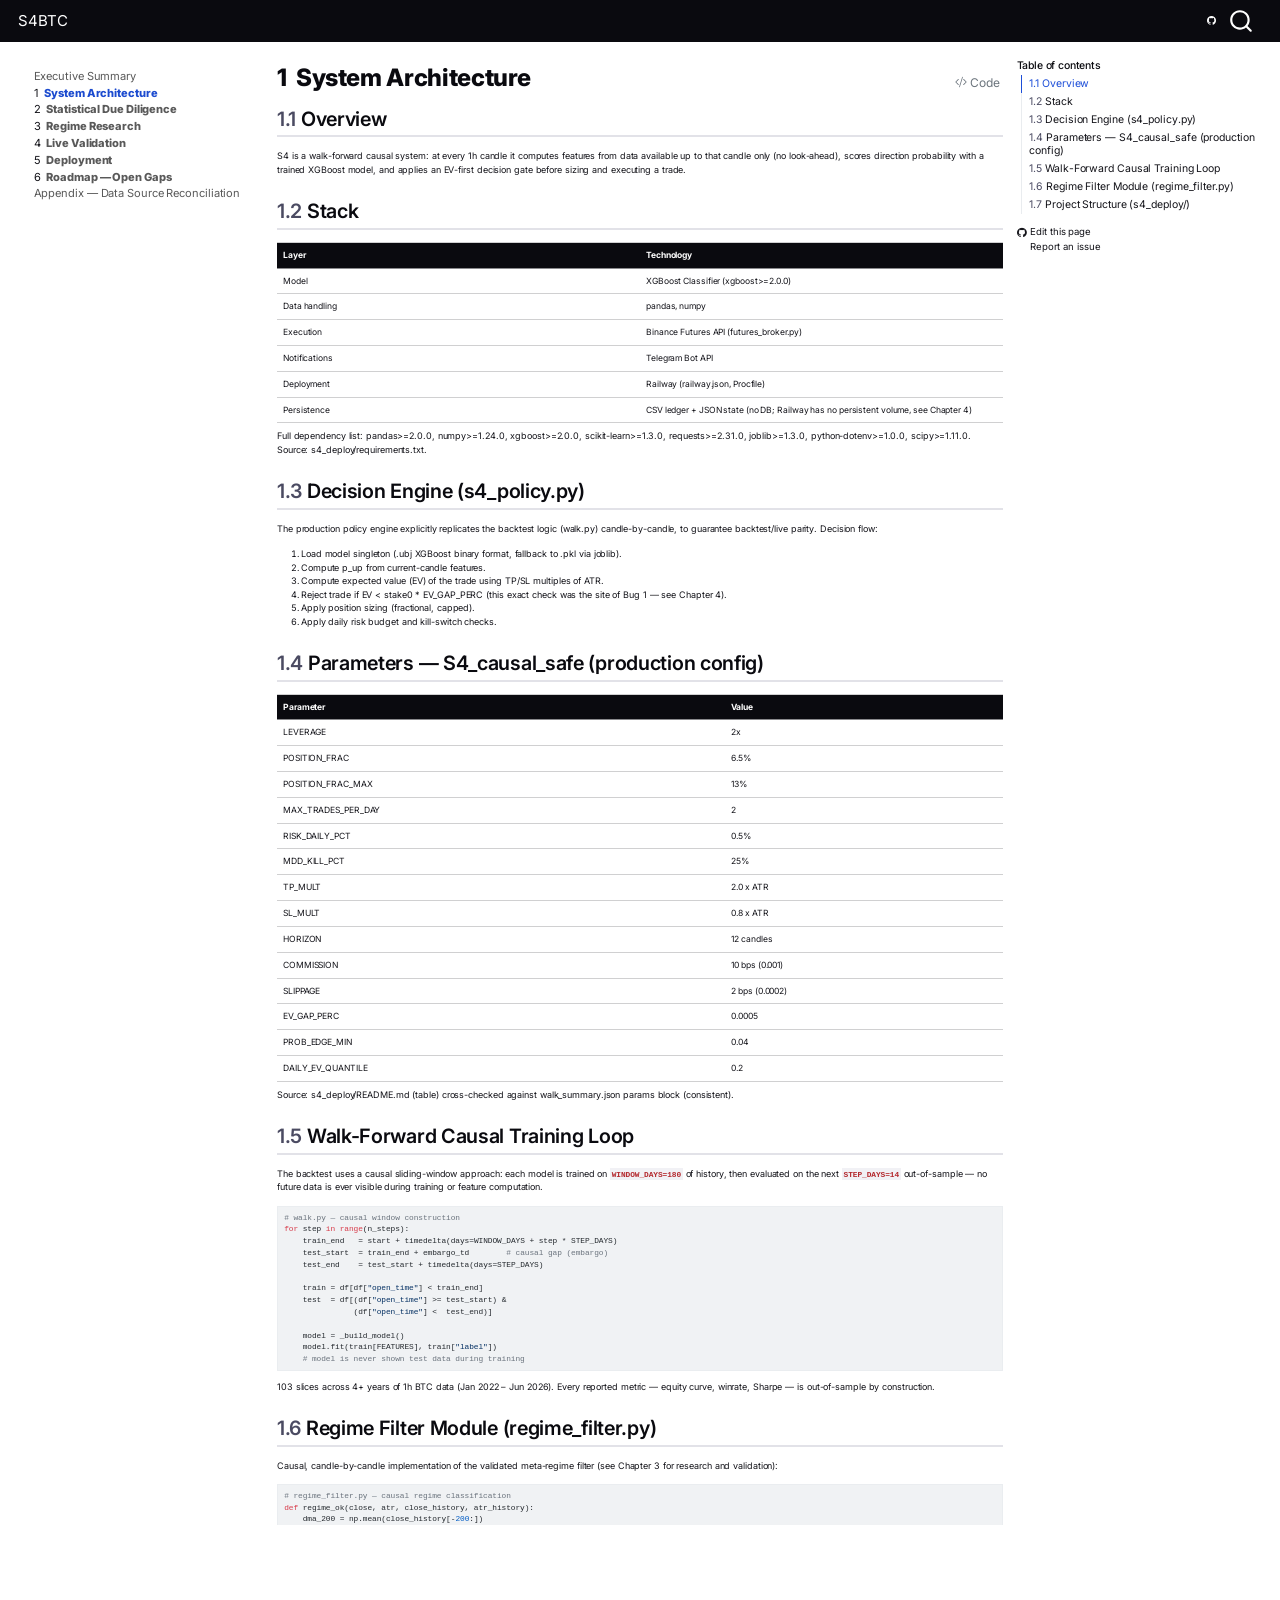
==== commit 6eb22b94: "deploy: 512df3a9e0aeb035caf04ecfca01e844b0e3e39e" ====
--- a/01-architecture.html
+++ b/01-architecture.html
@@ -380,11 +380,28 @@
 <section id="regime-filter-module-regime_filter.py" class="level2" data-number="1.6">
 <h2 data-number="1.6" class="anchored" data-anchor-id="regime-filter-module-regime_filter.py"><span class="header-section-number">1.6</span> Regime Filter Module (regime_filter.py)</h2>
 <p>Causal, candle-by-candle implementation of the validated meta-regime filter (see Chapter 3 for research and validation):</p>
-<pre><code>Filter: BULL_AND_HIGHVOL
-  trend_regime == BULL_TREND  (close &gt; ema_50 AND close &gt; dma_200)
-  vol_q in top 50% of atr_pct (rolling causal window)</code></pre>
-<p>Windows: DMA_WINDOW=200, EMA_WINDOW=50, VOL_WINDOW=200, VOL_PCTL_MIN=0.50.</p>
-<p>Note: as of this report, the regime filter module exists in the codebase but deployment to production is pending a 30-day live baseline comparison (see Chapter 6, Gap 6).</p>
+<div class="sourceCode" id="cb2"><pre class="sourceCode python code-with-copy"><code class="sourceCode python"><span id="cb2-1"><a href="#cb2-1" aria-hidden="true" tabindex="-1"></a><span class="co"># regime_filter.py — causal regime classification</span></span>
+<span id="cb2-2"><a href="#cb2-2" aria-hidden="true" tabindex="-1"></a><span class="kw">def</span> regime_ok(close, atr, close_history, atr_history):</span>
+<span id="cb2-3"><a href="#cb2-3" aria-hidden="true" tabindex="-1"></a>    dma_200 <span class="op">=</span> np.mean(close_history[<span class="op">-</span><span class="dv">200</span>:])</span>
+<span id="cb2-4"><a href="#cb2-4" aria-hidden="true" tabindex="-1"></a>    ema_50  <span class="op">=</span> _ema(close_history[<span class="op">-</span><span class="dv">150</span>:], span<span class="op">=</span><span class="dv">50</span>)</span>
+<span id="cb2-5"><a href="#cb2-5" aria-hidden="true" tabindex="-1"></a></span>
+<span id="cb2-6"><a href="#cb2-6" aria-hidden="true" tabindex="-1"></a>    <span class="co"># Trend regime</span></span>
+<span id="cb2-7"><a href="#cb2-7" aria-hidden="true" tabindex="-1"></a>    <span class="cf">if</span> close <span class="op">&gt;</span> ema_50 <span class="kw">and</span> close <span class="op">&gt;</span> dma_200:</span>
+<span id="cb2-8"><a href="#cb2-8" aria-hidden="true" tabindex="-1"></a>        trend <span class="op">=</span> <span class="st">"BULL_TREND"</span></span>
+<span id="cb2-9"><a href="#cb2-9" aria-hidden="true" tabindex="-1"></a>    <span class="cf">elif</span> close <span class="op">&lt;</span> ema_50 <span class="kw">and</span> close <span class="op">&lt;</span> dma_200:</span>
+<span id="cb2-10"><a href="#cb2-10" aria-hidden="true" tabindex="-1"></a>        trend <span class="op">=</span> <span class="st">"BEAR_TREND"</span></span>
+<span id="cb2-11"><a href="#cb2-11" aria-hidden="true" tabindex="-1"></a>    <span class="co"># ... BULL_WEAK, BEAR_RALLY</span></span>
+<span id="cb2-12"><a href="#cb2-12" aria-hidden="true" tabindex="-1"></a></span>
+<span id="cb2-13"><a href="#cb2-13" aria-hidden="true" tabindex="-1"></a>    <span class="co"># Volatility — causal rolling percentile, no qcut look-ahead</span></span>
+<span id="cb2-14"><a href="#cb2-14" aria-hidden="true" tabindex="-1"></a>    atr_pct_now  <span class="op">=</span> atr <span class="op">/</span> close</span>
+<span id="cb2-15"><a href="#cb2-15" aria-hidden="true" tabindex="-1"></a>    hist_atr_pct <span class="op">=</span> [atr_history[<span class="op">-</span>i] <span class="op">/</span> close_history[<span class="op">-</span>i] <span class="cf">for</span> i <span class="kw">in</span> <span class="bu">range</span>(<span class="dv">1</span>, <span class="dv">201</span>)]</span>
+<span id="cb2-16"><a href="#cb2-16" aria-hidden="true" tabindex="-1"></a>    pctl_rank    <span class="op">=</span> np.mean(atr_pct_now <span class="op">&gt;=</span> hist_atr_pct)</span>
+<span id="cb2-17"><a href="#cb2-17" aria-hidden="true" tabindex="-1"></a>    vol_ok       <span class="op">=</span> pctl_rank <span class="op">&gt;=</span> <span class="fl">0.50</span></span>
+<span id="cb2-18"><a href="#cb2-18" aria-hidden="true" tabindex="-1"></a></span>
+<span id="cb2-19"><a href="#cb2-19" aria-hidden="true" tabindex="-1"></a>    <span class="cf">return</span> trend <span class="op">==</span> <span class="st">"BULL_TREND"</span> <span class="kw">and</span> vol_ok</span></code><button title="Copy to Clipboard" class="code-copy-button"><i class="bi"></i></button></pre></div>
+<blockquote class="blockquote">
+<p><strong>Status as of this report:</strong> validated (Sharpe 0.64 → 0.73 causal, 5 independent validation layers). Deployment to <code>s4_policy.py</code> pending clean 30-day live baseline — see Chapter 6, Gap 6.</p>
+</blockquote>
 </section>
 <section id="project-structure-s4_deploy" class="level2" data-number="1.7">
 <h2 data-number="1.7" class="anchored" data-anchor-id="project-structure-s4_deploy"><span class="header-section-number">1.7</span> Project Structure (s4_deploy/)</h2>
@@ -963,32 +980,47 @@
 <span id="cb4-75"><a href="#cb4-75" aria-hidden="true" tabindex="-1"></a></span>
 <span id="cb4-76"><a href="#cb4-76" aria-hidden="true" tabindex="-1"></a>Causal, candle-by-candle implementation of the validated meta-regime filter (see Chapter 3 for research and validation):</span>
 <span id="cb4-77"><a href="#cb4-77" aria-hidden="true" tabindex="-1"></a></span>
-<span id="cb4-78"><a href="#cb4-78" aria-hidden="true" tabindex="-1"></a><span class="in">~~~</span></span>
-<span id="cb4-79"><a href="#cb4-79" aria-hidden="true" tabindex="-1"></a><span class="in">Filter: BULL_AND_HIGHVOL</span></span>
-<span id="cb4-80"><a href="#cb4-80" aria-hidden="true" tabindex="-1"></a><span class="in">  trend_regime == BULL_TREND  (close &gt; ema_50 AND close &gt; dma_200)</span></span>
-<span id="cb4-81"><a href="#cb4-81" aria-hidden="true" tabindex="-1"></a><span class="in">  vol_q in top 50% of atr_pct (rolling causal window)</span></span>
-<span id="cb4-82"><a href="#cb4-82" aria-hidden="true" tabindex="-1"></a><span class="in">~~~</span></span>
+<span id="cb4-78"><a href="#cb4-78" aria-hidden="true" tabindex="-1"></a><span class="in">```python</span></span>
+<span id="cb4-79"><a href="#cb4-79" aria-hidden="true" tabindex="-1"></a><span class="co"># regime_filter.py — causal regime classification</span></span>
+<span id="cb4-80"><a href="#cb4-80" aria-hidden="true" tabindex="-1"></a><span class="kw">def</span> regime_ok(close, atr, close_history, atr_history):</span>
+<span id="cb4-81"><a href="#cb4-81" aria-hidden="true" tabindex="-1"></a>    dma_200 <span class="op">=</span> np.mean(close_history[<span class="op">-</span><span class="dv">200</span>:])</span>
+<span id="cb4-82"><a href="#cb4-82" aria-hidden="true" tabindex="-1"></a>    ema_50  <span class="op">=</span> _ema(close_history[<span class="op">-</span><span class="dv">150</span>:], span<span class="op">=</span><span class="dv">50</span>)</span>
 <span id="cb4-83"><a href="#cb4-83" aria-hidden="true" tabindex="-1"></a></span>
-<span id="cb4-84"><a href="#cb4-84" aria-hidden="true" tabindex="-1"></a>Windows: DMA_WINDOW=200, EMA_WINDOW=50, VOL_WINDOW=200, VOL_PCTL_MIN=0.50.</span>
-<span id="cb4-85"><a href="#cb4-85" aria-hidden="true" tabindex="-1"></a></span>
-<span id="cb4-86"><a href="#cb4-86" aria-hidden="true" tabindex="-1"></a>Note: as of this report, the regime filter module exists in the codebase but deployment to production is pending a 30-day live baseline comparison (see Chapter 6, Gap 6).</span>
-<span id="cb4-87"><a href="#cb4-87" aria-hidden="true" tabindex="-1"></a></span>
-<span id="cb4-88"><a href="#cb4-88" aria-hidden="true" tabindex="-1"></a><span class="fu">## Project Structure (s4_deploy/)</span></span>
-<span id="cb4-89"><a href="#cb4-89" aria-hidden="true" tabindex="-1"></a></span>
-<span id="cb4-90"><a href="#cb4-90" aria-hidden="true" tabindex="-1"></a><span class="in">~~~</span></span>
-<span id="cb4-91"><a href="#cb4-91" aria-hidden="true" tabindex="-1"></a><span class="in">trader.py          # Loop principal 24/7</span></span>
-<span id="cb4-92"><a href="#cb4-92" aria-hidden="true" tabindex="-1"></a><span class="in">config.py          # Parametros S4_causal_safe</span></span>
-<span id="cb4-93"><a href="#cb4-93" aria-hidden="true" tabindex="-1"></a><span class="in">s4_policy.py       # Motor de decision EV-first</span></span>
-<span id="cb4-94"><a href="#cb4-94" aria-hidden="true" tabindex="-1"></a><span class="in">futures_broker.py  # Ejecucion Binance Futures</span></span>
-<span id="cb4-95"><a href="#cb4-95" aria-hidden="true" tabindex="-1"></a><span class="in">telegram_notifier.py</span></span>
-<span id="cb4-96"><a href="#cb4-96" aria-hidden="true" tabindex="-1"></a><span class="in">state.py           # Estado persistente</span></span>
-<span id="cb4-97"><a href="#cb4-97" aria-hidden="true" tabindex="-1"></a><span class="in">trade_logger.py    # Ledger CSV</span></span>
-<span id="cb4-98"><a href="#cb4-98" aria-hidden="true" tabindex="-1"></a><span class="in">live_validator.py  # Validacion estadistica</span></span>
-<span id="cb4-99"><a href="#cb4-99" aria-hidden="true" tabindex="-1"></a><span class="in">model/</span></span>
-<span id="cb4-100"><a href="#cb4-100" aria-hidden="true" tabindex="-1"></a><span class="in">  best_model.ubj   # XGBoost entrenado (walk-forward)</span></span>
-<span id="cb4-101"><a href="#cb4-101" aria-hidden="true" tabindex="-1"></a><span class="in">~~~</span></span>
+<span id="cb4-84"><a href="#cb4-84" aria-hidden="true" tabindex="-1"></a>    <span class="co"># Trend regime</span></span>
+<span id="cb4-85"><a href="#cb4-85" aria-hidden="true" tabindex="-1"></a>    <span class="cf">if</span> close <span class="op">&gt;</span> ema_50 <span class="kw">and</span> close <span class="op">&gt;</span> dma_200:</span>
+<span id="cb4-86"><a href="#cb4-86" aria-hidden="true" tabindex="-1"></a>        trend <span class="op">=</span> <span class="st">"BULL_TREND"</span></span>
+<span id="cb4-87"><a href="#cb4-87" aria-hidden="true" tabindex="-1"></a>    <span class="cf">elif</span> close <span class="op">&lt;</span> ema_50 <span class="kw">and</span> close <span class="op">&lt;</span> dma_200:</span>
+<span id="cb4-88"><a href="#cb4-88" aria-hidden="true" tabindex="-1"></a>        trend <span class="op">=</span> <span class="st">"BEAR_TREND"</span></span>
+<span id="cb4-89"><a href="#cb4-89" aria-hidden="true" tabindex="-1"></a>    <span class="co"># ... BULL_WEAK, BEAR_RALLY</span></span>
+<span id="cb4-90"><a href="#cb4-90" aria-hidden="true" tabindex="-1"></a></span>
+<span id="cb4-91"><a href="#cb4-91" aria-hidden="true" tabindex="-1"></a>    <span class="co"># Volatility — causal rolling percentile, no qcut look-ahead</span></span>
+<span id="cb4-92"><a href="#cb4-92" aria-hidden="true" tabindex="-1"></a>    atr_pct_now  <span class="op">=</span> atr <span class="op">/</span> close</span>
+<span id="cb4-93"><a href="#cb4-93" aria-hidden="true" tabindex="-1"></a>    hist_atr_pct <span class="op">=</span> [atr_history[<span class="op">-</span>i] <span class="op">/</span> close_history[<span class="op">-</span>i] <span class="cf">for</span> i <span class="kw">in</span> <span class="bu">range</span>(<span class="dv">1</span>, <span class="dv">201</span>)]</span>
+<span id="cb4-94"><a href="#cb4-94" aria-hidden="true" tabindex="-1"></a>    pctl_rank    <span class="op">=</span> np.mean(atr_pct_now <span class="op">&gt;=</span> hist_atr_pct)</span>
+<span id="cb4-95"><a href="#cb4-95" aria-hidden="true" tabindex="-1"></a>    vol_ok       <span class="op">=</span> pctl_rank <span class="op">&gt;=</span> <span class="fl">0.50</span></span>
+<span id="cb4-96"><a href="#cb4-96" aria-hidden="true" tabindex="-1"></a></span>
+<span id="cb4-97"><a href="#cb4-97" aria-hidden="true" tabindex="-1"></a>    <span class="cf">return</span> trend <span class="op">==</span> <span class="st">"BULL_TREND"</span> <span class="kw">and</span> vol_ok</span>
+<span id="cb4-98"><a href="#cb4-98" aria-hidden="true" tabindex="-1"></a><span class="in">```</span></span>
+<span id="cb4-99"><a href="#cb4-99" aria-hidden="true" tabindex="-1"></a></span>
+<span id="cb4-100"><a href="#cb4-100" aria-hidden="true" tabindex="-1"></a><span class="at">&gt; **Status as of this report:** validated (Sharpe 0.64 → 0.73 causal, 5 independent validation layers). Deployment to </span><span class="in">`s4_policy.py`</span><span class="at"> pending clean 30-day live baseline — see Chapter 6, Gap 6.</span></span>
+<span id="cb4-101"><a href="#cb4-101" aria-hidden="true" tabindex="-1"></a></span>
 <span id="cb4-102"><a href="#cb4-102" aria-hidden="true" tabindex="-1"></a></span>
-<span id="cb4-103"><a href="#cb4-103" aria-hidden="true" tabindex="-1"></a>Source: s4_deploy/README.md.</span></code><button title="Copy to Clipboard" class="code-copy-button" data-in-quarto-modal=""><i class="bi"></i></button></pre></div>
+<span id="cb4-103"><a href="#cb4-103" aria-hidden="true" tabindex="-1"></a><span class="fu">## Project Structure (s4_deploy/)</span></span>
+<span id="cb4-104"><a href="#cb4-104" aria-hidden="true" tabindex="-1"></a></span>
+<span id="cb4-105"><a href="#cb4-105" aria-hidden="true" tabindex="-1"></a><span class="in">~~~</span></span>
+<span id="cb4-106"><a href="#cb4-106" aria-hidden="true" tabindex="-1"></a><span class="in">trader.py          # Loop principal 24/7</span></span>
+<span id="cb4-107"><a href="#cb4-107" aria-hidden="true" tabindex="-1"></a><span class="in">config.py          # Parametros S4_causal_safe</span></span>
+<span id="cb4-108"><a href="#cb4-108" aria-hidden="true" tabindex="-1"></a><span class="in">s4_policy.py       # Motor de decision EV-first</span></span>
+<span id="cb4-109"><a href="#cb4-109" aria-hidden="true" tabindex="-1"></a><span class="in">futures_broker.py  # Ejecucion Binance Futures</span></span>
+<span id="cb4-110"><a href="#cb4-110" aria-hidden="true" tabindex="-1"></a><span class="in">telegram_notifier.py</span></span>
+<span id="cb4-111"><a href="#cb4-111" aria-hidden="true" tabindex="-1"></a><span class="in">state.py           # Estado persistente</span></span>
+<span id="cb4-112"><a href="#cb4-112" aria-hidden="true" tabindex="-1"></a><span class="in">trade_logger.py    # Ledger CSV</span></span>
+<span id="cb4-113"><a href="#cb4-113" aria-hidden="true" tabindex="-1"></a><span class="in">live_validator.py  # Validacion estadistica</span></span>
+<span id="cb4-114"><a href="#cb4-114" aria-hidden="true" tabindex="-1"></a><span class="in">model/</span></span>
+<span id="cb4-115"><a href="#cb4-115" aria-hidden="true" tabindex="-1"></a><span class="in">  best_model.ubj   # XGBoost entrenado (walk-forward)</span></span>
+<span id="cb4-116"><a href="#cb4-116" aria-hidden="true" tabindex="-1"></a><span class="in">~~~</span></span>
+<span id="cb4-117"><a href="#cb4-117" aria-hidden="true" tabindex="-1"></a></span>
+<span id="cb4-118"><a href="#cb4-118" aria-hidden="true" tabindex="-1"></a>Source: s4_deploy/README.md.</span></code><button title="Copy to Clipboard" class="code-copy-button" data-in-quarto-modal=""><i class="bi"></i></button></pre></div>
 </div></div></div></div></div>
 </div> <!-- /content -->
 
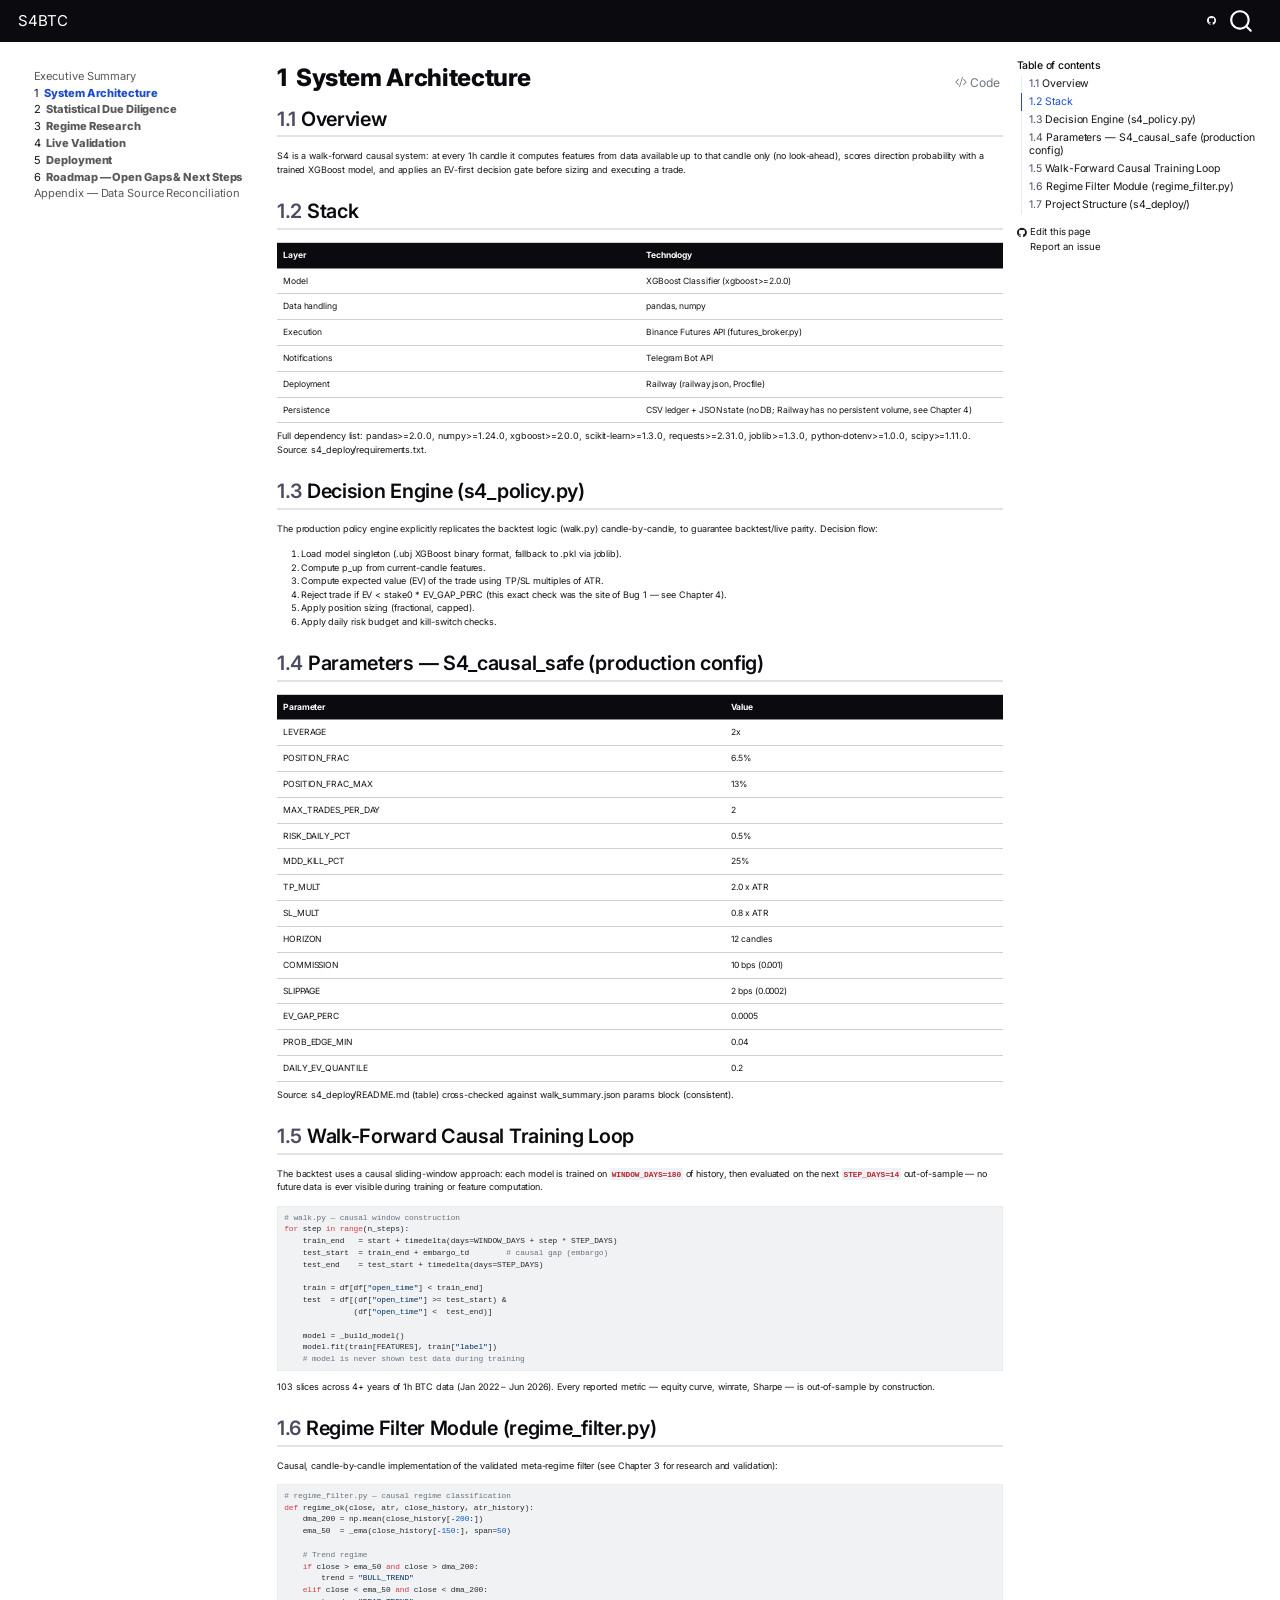
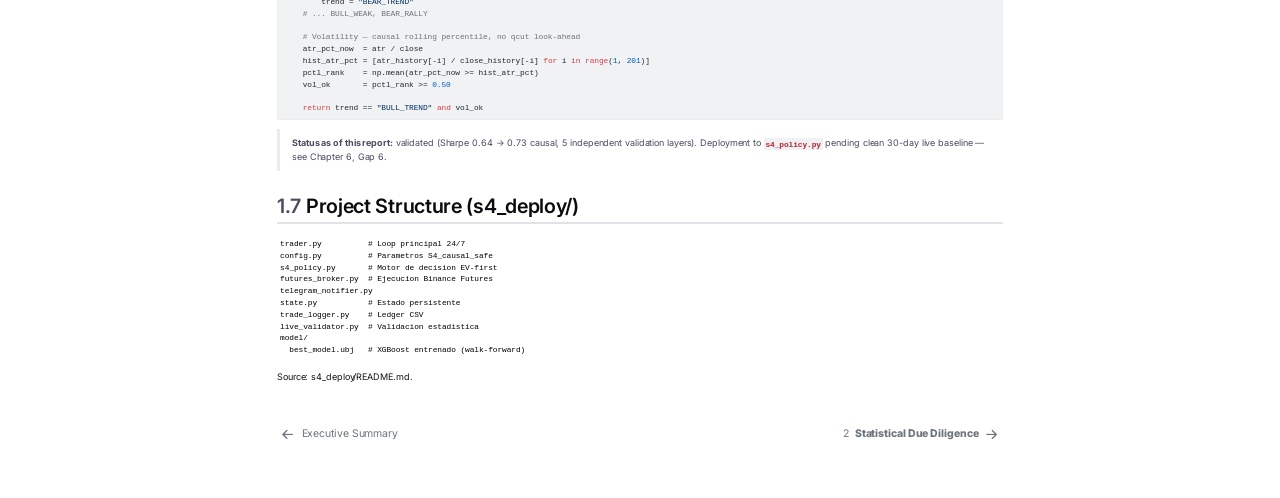
==== commit dbafc672: "deploy: bb40153e95533b2edc60a2fb7f43f8964e1f37c2" ====
--- a/01-architecture.html
+++ b/01-architecture.html
@@ -180,7 +180,7 @@
         <li class="sidebar-item">
   <div class="sidebar-item-container"> 
   <a href="./06-roadmap.html" class="sidebar-item-text sidebar-link">
- <span class="menu-text"><span class="chapter-number">6</span>&nbsp; <span class="chapter-title">Roadmap — Open Gaps</span></span></a>
+ <span class="menu-text"><span class="chapter-number">6</span>&nbsp; <span class="chapter-title">Roadmap — Open Gaps &amp; Next Steps</span></span></a>
   </div>
 </li>
         <li class="sidebar-item">
